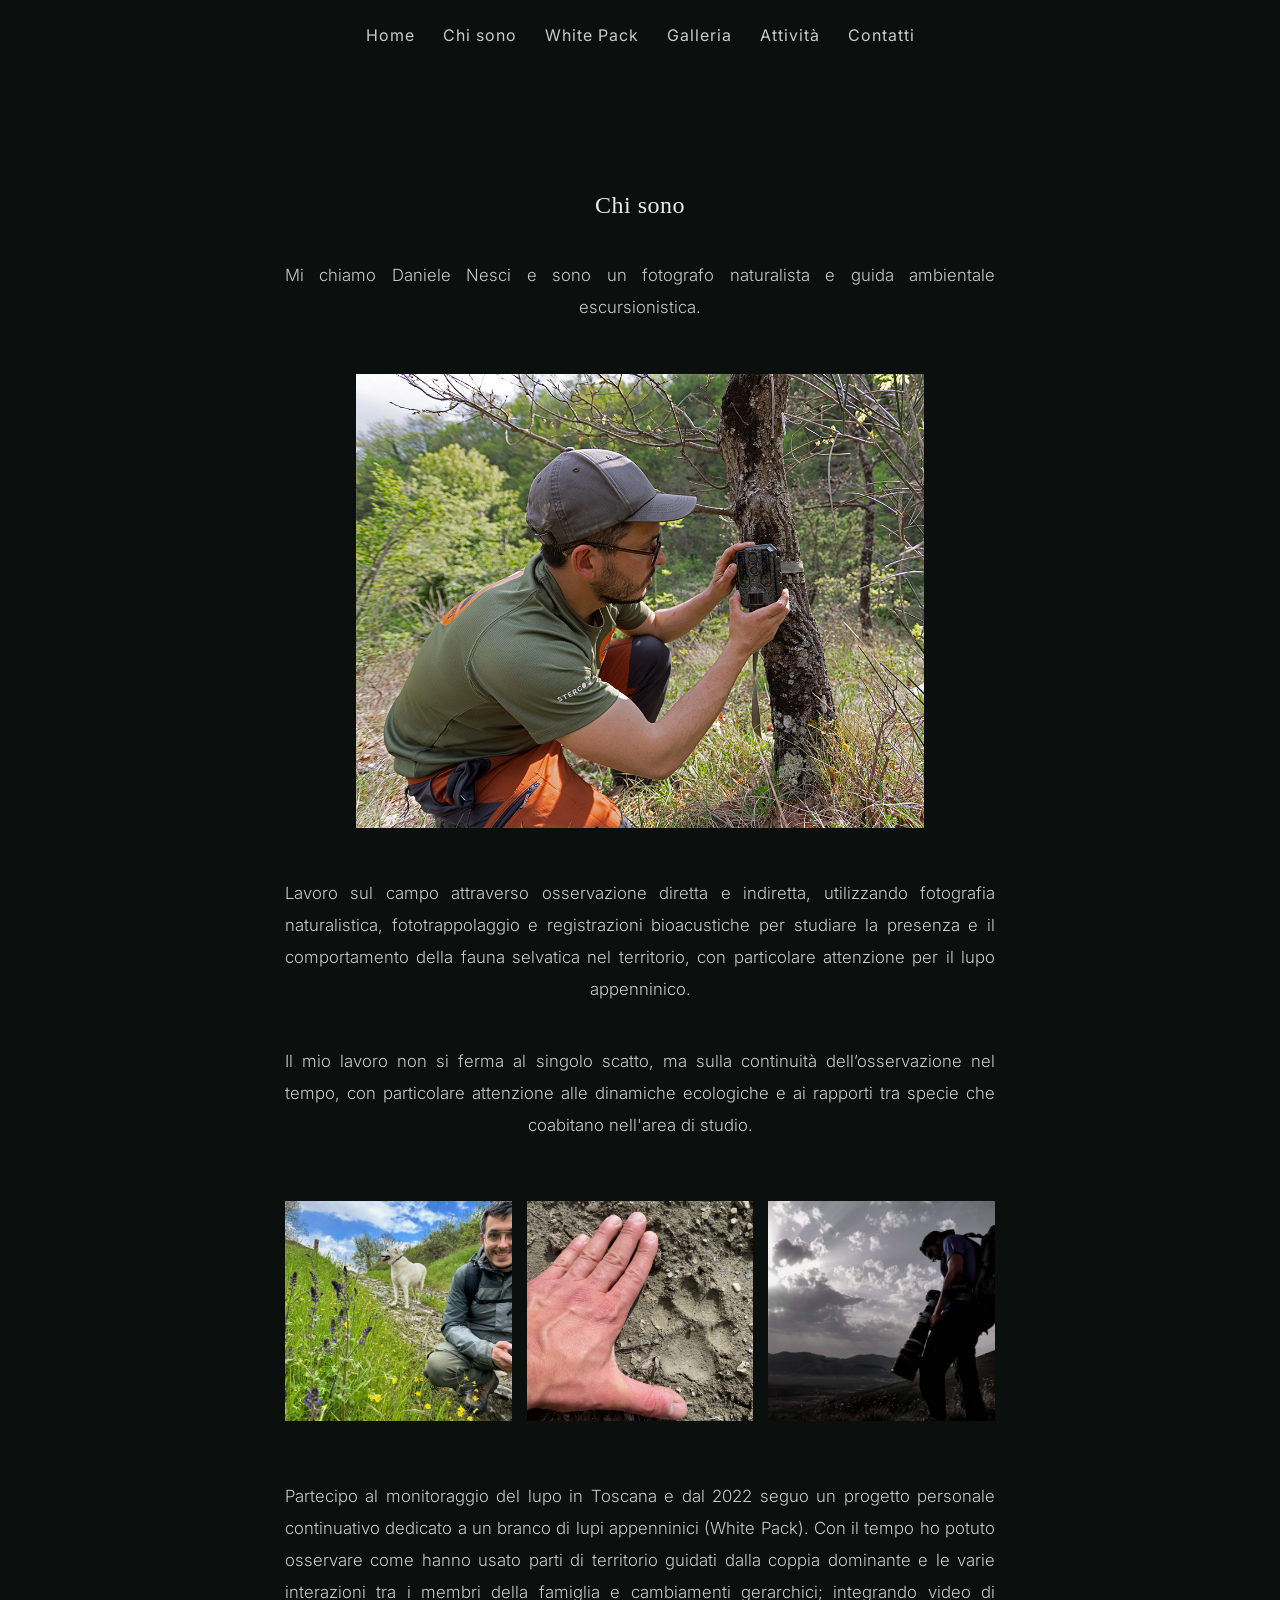
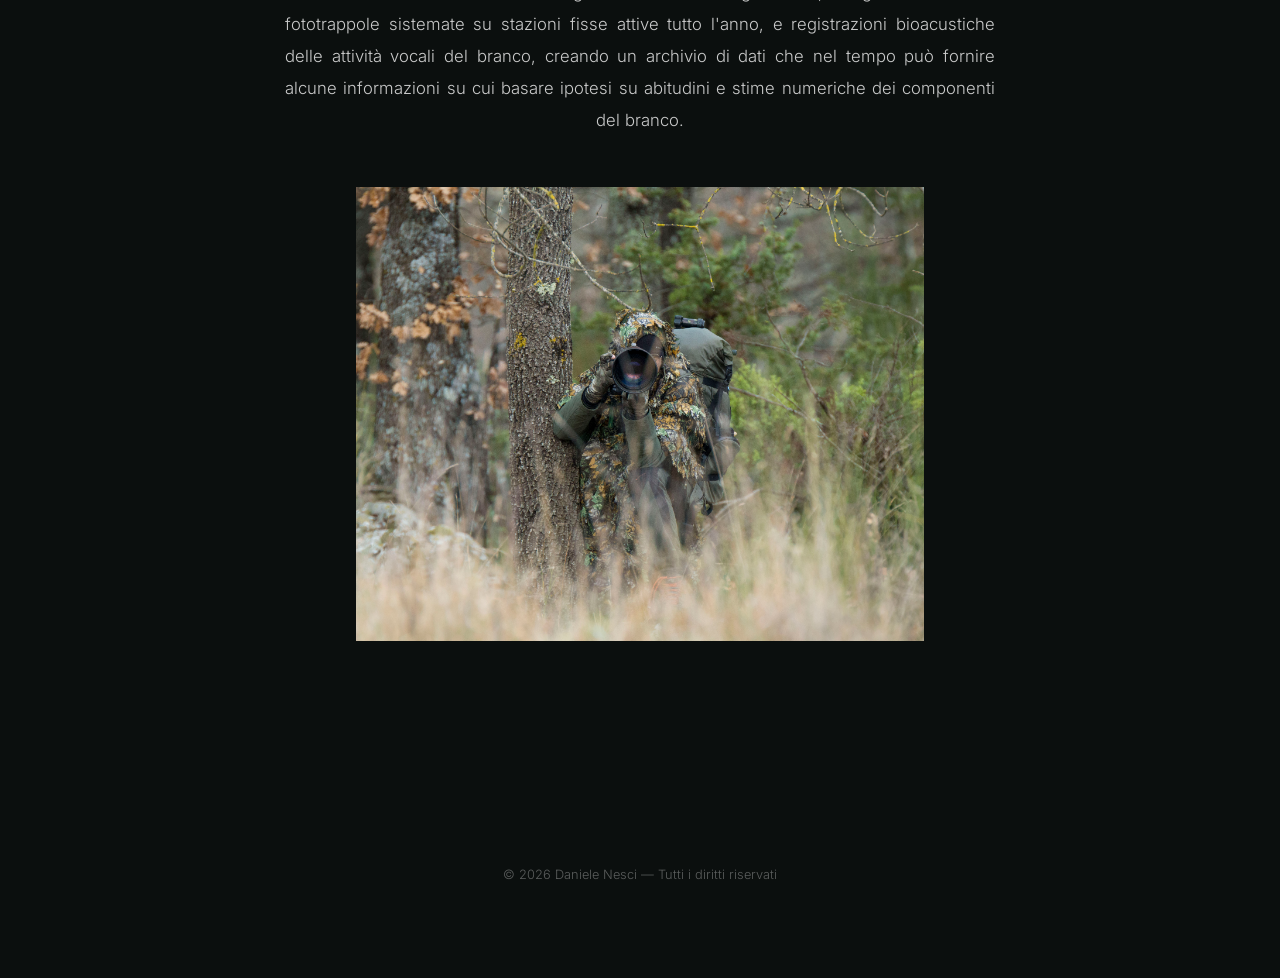
==== chi-sono.html @ abf86715 "mod" ====
<!DOCTYPE html>
<html lang="it">

<head>
  <meta charset="UTF-8">
  <title>Chi sono | Branco Bianco</title>
  <link rel="stylesheet" href="style.css">
  <link rel="preconnect" href="https://fonts.googleapis.com">
<link rel="preconnect" href="https://fonts.gstatic.com" crossorigin>
<link href="https://fonts.googleapis.com/css2?family=Inter:wght@300;400;500;600&display=swap" rel="stylesheet">
</head>

<body>


   <nav class="main-nav">
  <a href="index.html">Home</a>
  <a href="chi-sono.html">Chi sono</a>
  <a href="progetto.html">White Pack</a>
  <a href="galleria.html">Galleria</a>
  <a href="escursioni.html">Attività</a>
  <a href="contatti.html">Contatti</a>
</nav>


<section class="bio">

<div class="bio-text">

  <h1>Chi sono</h1>

  <p>
    Mi chiamo Daniele Nesci e sono un fotografo naturalista e guida ambientale escursionistica.
  </p>

<img class="bio-image" src="assets/images/me.jpg" alt="">


</header>

  <div class="bio-text">
    <p>
      Lavoro sul campo attraverso osservazione diretta e indiretta,
      utilizzando fotografia naturalistica, fototrappolaggio e registrazioni bioacustiche
      per studiare la presenza e il comportamento della fauna selvatica nel territorio, con particolare attenzione per il lupo appenninico.
    </p>
</div>


<div class="bio-text">
     
     <p>
      Il mio lavoro non si ferma al singolo scatto, ma sulla continuità dell’osservazione nel tempo,
      con particolare attenzione alle dinamiche ecologiche e ai rapporti tra specie che coabitano nell'area di studio.
    </p>

<div class="bio-strip">

  <img src="assets/images/bio1.jpg" alt="">
  <img src="assets/images/bio2.jpg" alt="">
  <img src="assets/images/bio.jpg" alt="">

</div>

</div>

<div class="bio-text">
    <p>
      Partecipo al monitoraggio del lupo in Toscana e dal 2022 seguo un progetto personale continuativo dedicato a un branco di lupi appenninici (White Pack).
      Con il tempo ho potuto osservare come hanno usato parti di territorio guidati dalla coppia dominante e le varie interazioni 
      tra i membri della famiglia e cambiamenti gerarchici; integrando video di fototrappole sistemate su stazioni fisse attive tutto l'anno, e registrazioni bioacustiche delle attività vocali del branco,
       creando un archivio di dati che nel tempo può fornire alcune informazioni su cui basare ipotesi su abitudini e stime numeriche dei componenti del branco.
    </p>
  </div>

    <img class="bio-image" src="assets/images/bio3.jpg" alt="">
 

</section>

<footer>
  <p>© 2026 Daniele Nesci — Tutti i diritti riservati</p>
</footer>

</body>
</html>
---- style.css ----
/* =========================
   BASE
========================= */

* {
  box-sizing: border-box;
}

body {
  margin: 0;
  font-family: "Inter", sans-serif;
  background: #0b0f0e;
  color: #eaeaea;
  line-height: 1.7;
}

img {
  max-width: 100%;
  height: auto;
  display: block;
}

/* =========================
   TIPOGRAFIA
========================= */

h1, h2, h3 {
  font-family: "Playfair Display", serif;
  font-weight: 500;
  letter-spacing: 0.5px;
  line-height: 1.2;
}

p {
  font-weight: 300;
  opacity: 0.88;
}

/* =========================
   HERO VIDEO
========================= */

.hero-global {
  position: relative;
  height: 100vh;
  overflow: hidden;
}

.hero-global video {
  position: absolute;
  inset: 0;
  width: 100%;
  height: 100%;
  object-fit: cover;
  z-index: 0;
}

.overlay {
  position: absolute;
  inset: 0;
  background: rgba(0,0,0,0.45);
  z-index: 1;
  pointer-events: none;
}

/* =========================
   HERO CONTENT
========================= */

.hero-global .content {
  position: absolute;
  top: 13%;
  right: 8%;
  z-index: 2;

  display: flex;
  flex-direction: column;
  align-items: flex-end;
  gap: 6px;

  text-align: right;
  color: white;
  max-width: 600px;
}

/* titolo */
.hero-global .content h1 {
  margin: 0;
  font-size: clamp(2.5rem, 4vw, 4.5rem);
  line-height: 1.1;
  white-space: nowrap;
}

/* sottotitolo */
.hero-global .content p {
  margin: 0;
  font-size: 1.1rem;
  letter-spacing: 2px;
  text-transform: uppercase;
  opacity: 0.85;
}

/* NAV DENTRO FLUSSO (IMPORTANTISSIMO) */
.hero-nav {
  display: flex;
  flex-direction: column;
  gap: 10px;

  
  margin-top: 18px;
  align-items: flex-end;
  padding: 0;
}

.main-nav a,
.hero-nav a {
  font-family: "Inter", sans-serif;
  color: #fff;
  text-decoration: none;
  font-size: 1.05rem;
  letter-spacing: 1px;
  opacity: 0.9;
} 

.hero-nav a:hover {
  opacity: 1;
}

/* =========================
   SOCIAL HERO
========================= */

.hero-social {
  position: absolute;
  top: 3%;
  right: 8%;
  z-index: 3;

  display: flex;
  gap: 16px;
}

.hero-social a {
  opacity: 0.8;
  transition: opacity 0.3s ease;
}

.hero-social a:hover {
  opacity: 1;
}

.hero-social svg {
  width: 22px;
  height: 22px;
  fill: white;
}

/* =========================
   SEZIONI
========================= */

.section {
  padding: 80px;
}

.section.dark {
  background: #111;
}

/* =========================
   CHAPTER HOME
========================= */

.chapter {
  position: relative;
  min-height: 100vh;
  overflow: hidden;
  display: flex;
  align-items: center;
}

.media {
  width: 100%;
  height: 100vh;
  object-fit: cover;
  filter: brightness(0.72);
}

.chapter-text {
  position: absolute;
  left: 10%;
  bottom: 10%;
  max-width: 600px;
  color: white;
}

.chapter-text h2 {
  font-size: 3.5rem;
  margin-bottom: 20px;
}

.chapter-text p {
  margin-bottom: 25px;
}

.chapter-text a {
  color: white;
  text-decoration: none;
  border-bottom: 1px solid rgba(255,255,255,0.4);
  padding-bottom: 4px;
}

/* =========================
   PHOTO / EPISODE BLOCK
========================= */

.photo-block,
.episode-block {
  display: flex;
  align-items: center;
  gap: 60px;
  padding: 80px 12%;
}

.photo-block.reverse,
.episode-block.reverse {
  flex-direction: row-reverse;
}

.photo-block img,
.episode-block img {
  width: 60%;
  object-fit: cover;
}

.photo-text,
.episode-block div {
  width: 40%;
}

/* =========================
   GALLERY
========================= */

.gallery {
  display: flex;
  flex-direction: column;
  gap: 40px;
}

.caption {
  opacity: 0.7;
  max-width: 700px;
}

/* =========================
   FOOTER
========================= */

footer {
  padding: 80px;
  text-align: center;
  opacity: 0.4;
  font-size: 0.8rem;
}

/* =========================
   RESPONSIVE
========================= */

@media (max-width: 900px) {

  .photo-block,
  .episode-block,
  .photo-block.reverse,
  .episode-block.reverse {
    flex-direction: column;
  }

  .photo-block img,
  .episode-block img,
  .photo-text,
  .episode-block div {
    width: 100%;
  }

  .hero-global .content {
    top: 10%;
    left: 6%;
    right: 6%;
    text-align: left;
  }

  .hero-nav {
    align-items: flex-start;
  }

  .hero-global .content h1 {
    white-space: normal;
  }
}

/* =========================
   MASONRY GALLERY
========================= */

.gallery-masonry {
  column-count: 3;
  column-gap: 18px;

  padding: 0 8% 120px;
}

.gallery-masonry img {
  width: 100%;
  margin-bottom: 18px;

  border-radius: 2px;

  break-inside: avoid;

  transition: transform 0.4s ease,
              opacity 0.4s ease;
}

.gallery-masonry img:hover {
  transform: scale(1.02);
}

/* TABLET */

@media (max-width: 1000px) {

  .gallery-masonry {
    column-count: 2;
  }

}

/* MOBILE */

@media (max-width: 700px) {

  .gallery-masonry {
    column-count: 1;
    padding: 0 5% 80px;
  }

}

/* LIGHTBOX */

.lightbox {
  position: fixed;
  inset: 0;
  background: rgba(0,0,0,0.92);
  display: none;
  align-items: center;
  justify-content: center;
  z-index: 9999;
}

.lightbox img {
  max-width: 90%;
  max-height: 90%;
}

.gallery-footer {
  padding: 60px 20px;
  text-align: center;
  opacity: 0.5;
  font-size: 0.85rem;
  letter-spacing: 1px;
}

/* =========================
   NAV PAGINE INTERNE
========================= */

.main-nav {
  display: flex;
  justify-content: center;
  align-items: center;

  gap: 28px;

  padding: 22px 8%;

  background: #0b0f0e;
}

.main-nav a {
  color: #eaeaea;
  text-decoration: none;

  font-size: 1rem;
  letter-spacing: 1px;

  opacity: 0.85;
  transition: opacity 0.3s ease;
}

.main-nav a:hover {
  opacity: 1;
}

.main-nav a:visited {
  color: #eaeaea;
}

/* pagina attiva */
.main-nav a.active {
  opacity: 1;
  border-bottom: 1px solid rgba(255,255,255,0.5);
}

/* =========================
   BIO BLOCK
========================= */

.bio {
  max-width: 750px;
  margin: 0 auto;
  padding: 80px 20px;
}

/* TITOLO CENTRATO */
.bio h1,
.bio h2 {
  text-align: center;
  margin-bottom: 40px;
}

/* TESTO CENTRATO COME BLOCCO */
.bio-text {
  text-align: center;
  margin: 40px 0;
}

/* PARAGRAFI GIUSTIFICATI DENTRO IL BLOCCO */
.bio-text p {
  text-align: justify;
  text-align-last: center; /* ultima riga centrata */
  line-height: 1.9;
  font-size: 1.05rem;
  opacity: 0.85;
}

/* IMMAGINI CENTRATE */
.bio-image {
  display: block;
  width: 80%;
  max-width: 600px;

  margin: 50px auto;
}

.bio-strip {
  display: flex;
  gap: 15px;

  justify-content: center;
  align-items: center;

  margin: 60px auto;
  max-width: 900px;
}

.bio-strip img {
  width: 33.3%;
  height: 220px;

  object-fit: cover;

  filter: contrast(1.05) brightness(0.95);

  transition: transform 0.3s ease;
}

.bio-strip img:hover {
  transform: scale(1.03);
}

@media (max-width: 900px) {
  .bio-strip {
    flex-direction: column;
  }

  .bio-strip img {
    width: 100%;
    height: auto;
  }
}
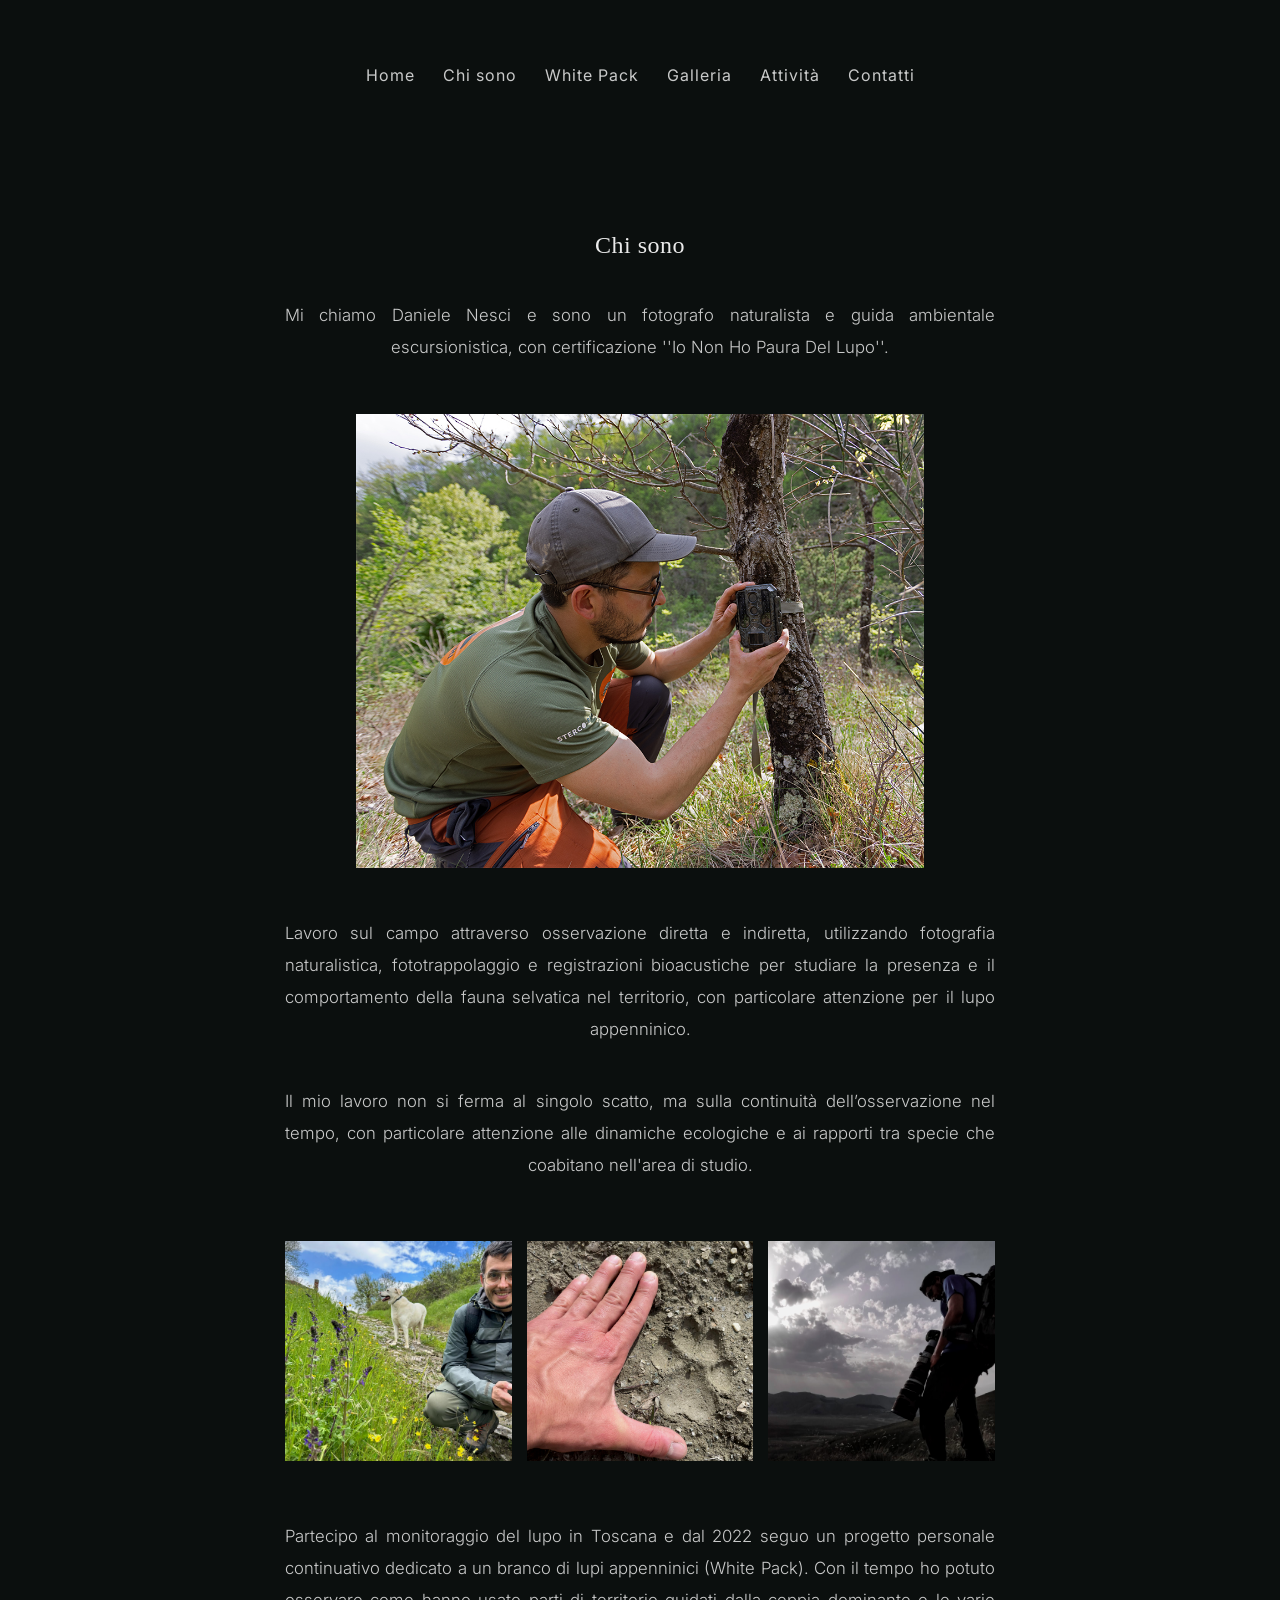
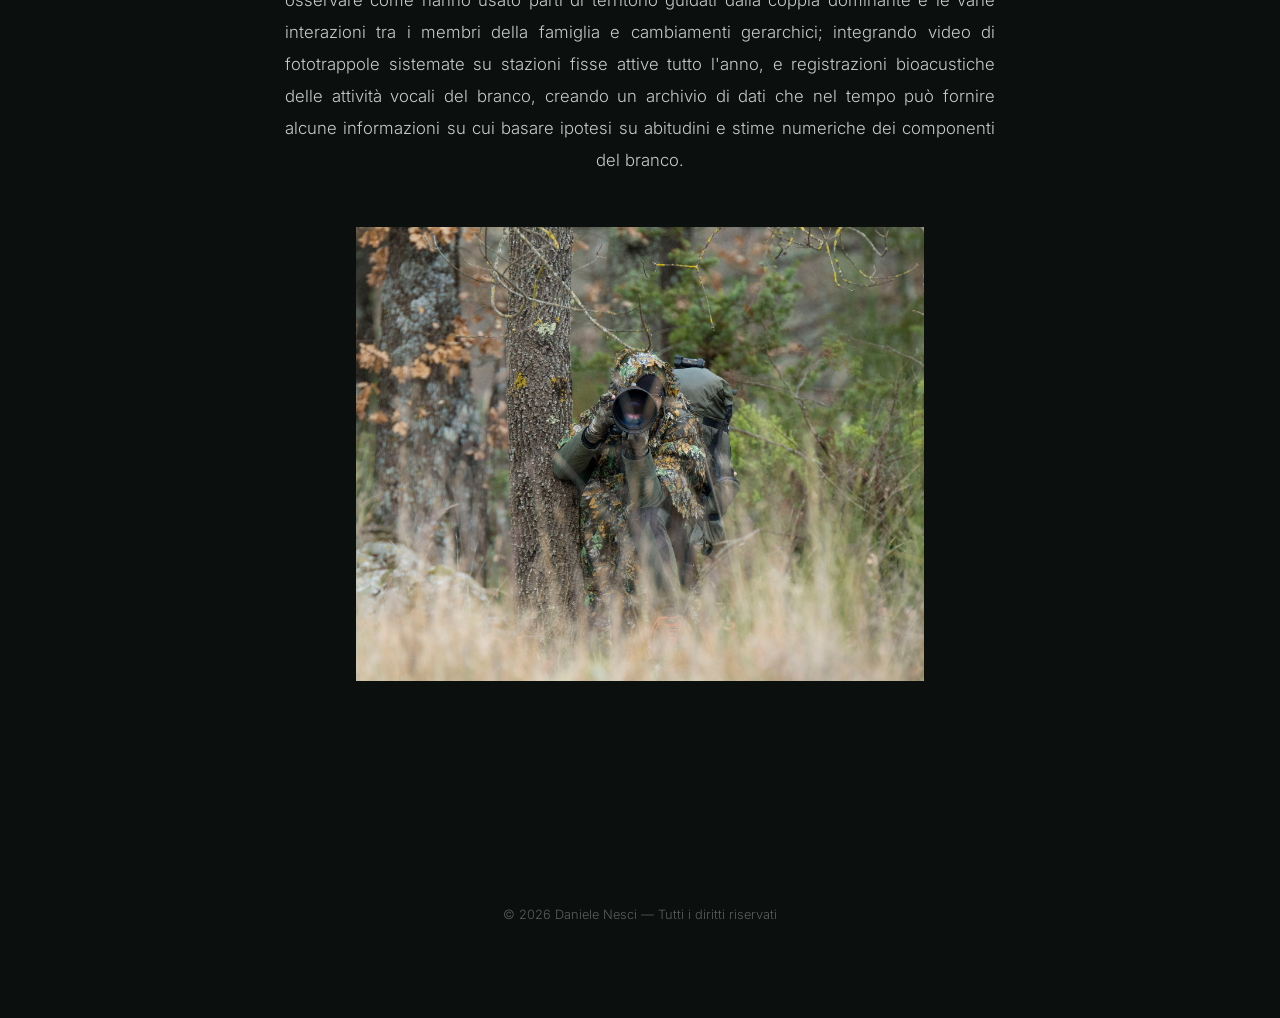
==== commit 8e224e5c: "Update chi-sono.html" ====
--- a/chi-sono.html
+++ b/chi-sono.html
@@ -30,7 +30,7 @@
   <h1>Chi sono</h1>
 
   <p>
-    Mi chiamo Daniele Nesci e sono un fotografo naturalista e guida ambientale escursionistica.
+    Mi chiamo Daniele Nesci e sono un fotografo naturalista e guida ambientale escursionistica, con certificazione ''Io Non Ho Paura Del Lupo''.
   </p>
 
 <img class="bio-image" src="assets/images/me.jpg" alt="">
--- a/style.css
+++ b/style.css
@@ -242,6 +242,7 @@
    GALLERY
 ========================= */
 
+
 .gallery {
   display: flex;
   flex-direction: column;
@@ -490,4 +491,386 @@
     width: 100%;
     height: auto;
   }
-}+}
+
+.activity-block {
+  display: flex;
+  gap: 60px;
+  align-items: flex-start;
+  padding: 90px 10%;
+}
+
+/* TESTO */
+.activity-text {
+  width: 45%;
+}
+
+/* GRIGLIA IMMAGINI */
+.activity-media-grid {
+  width: 55%;
+  display: grid;
+  grid-template-columns: repeat(2, 1fr);
+  gap: 12px;
+}
+
+.activity-media-grid img {
+  width: 100%;
+  height: 240px;
+  object-fit: cover;
+  transition: transform 0.3s ease;
+}
+
+.activity-media-grid img:hover {
+  transform: scale(1.03);
+}
+
+/* REVERSE */
+.activity-block.reverse {
+  flex-direction: row-reverse;
+}
+
+/* RESPONSIVE */
+@media (max-width: 900px) {
+  .activity-block,
+  .activity-block.reverse {
+    flex-direction: column;
+  }
+
+  .activity-text,
+  .activity-media-grid {
+    width: 100%;
+  }
+
+  .activity-media-grid {
+    grid-template-columns: 1fr;
+  }
+
+  .activity-media-grid img {
+    height: auto;
+  }
+}
+.section a {
+  color: inherit;
+  text-decoration: none;
+  border-bottom: 1px solid rgba(255,255,255,0.35);
+}
+
+.section a:visited {
+  color: inherit;
+}
+
+.section a:hover {
+  opacity: 0.8;
+  border-bottom-color: rgba(255,255,255,0.7);
+}
+
+/* HERO VIDEO PROGETTO */
+
+.project-hero {
+  position: relative;
+  height: 100vh;
+  width: 100%;
+  overflow: hidden;
+}
+
+.project-video {
+  position: absolute;
+  inset: 0;
+  width: 100%;
+  height: 100%;
+  object-fit: cover;
+}
+
+.project-overlay {
+  position: absolute;
+  inset: 0;
+  background: rgba(0,0,0,0.45);
+}
+
+.project-title {
+  position: absolute;
+  bottom: 12%;
+  left: 8%;
+  color: white;
+  max-width: 600px;
+}
+
+.project-title h1 {
+  font-size: 4rem;
+  margin: 0;
+}
+
+.project-title p {
+  opacity: 0.85;
+  letter-spacing: 2px;
+  text-transform: uppercase;
+}
+
+.project-section {
+  padding: 100px 10%;
+  max-width: 900px;
+  margin: auto;
+}
+
+.project-section h2 {
+  margin-bottom: 20px;
+}
+
+.project-section p {
+  line-height: 1.9;
+  opacity: 0.85;
+}
+
+.project-section.dark {
+  background: #0f1413;
+}
+
+.science-box{
+    max-width:900px;
+    margin:80px auto;
+    padding:40px;
+    border-left:4px solid #c9a96e;
+    background:#f5f5f5;
+}
+
+.project-divider{
+  max-width: 900px;
+  margin: 80px auto;
+  padding: 30px;
+  text-align: center;
+  border-top: 1px solid #2b2b2b;
+  border-bottom: 1px solid #2b2b2b;
+  color: #777;
+  font-size: 0.95rem;
+}
+
+.story-section{
+  max-width: 1100px;
+  margin: 100px auto;
+  padding: 0 20px;
+  display: grid;
+  grid-template-columns: 1fr 1fr;
+  gap: 50px;
+  align-items: center;
+}
+
+.story-text h2{
+  font-size: 2rem;
+  margin-bottom: 20px;
+}
+
+.story-text p{
+  line-height: 1.8;
+  color: #444;
+}
+
+.story-media img{
+  width: 100%;
+  display: block;
+  border-radius: 12px;
+}
+
+.science-box{
+  max-width: 900px;
+  margin: 80px auto;
+  padding: 30px;
+  background: #f5f5f5;
+  border-left: 4px solid #c9a96e;
+  border-radius: 6px;
+}
+
+@media (max-width: 800px){
+  .story-section{
+    grid-template-columns: 1fr;
+  }
+}
+
+.gallery-scroll{
+  display: flex;
+  gap: 16px;
+  overflow-x: auto;
+  scroll-snap-type: x mandatory;
+  padding-bottom: 10px;
+}
+
+/* ogni immagine */
+.gallery-scroll img{
+  flex: 0 0 auto;
+  width: 100%;
+  max-width: 420px;
+  border-radius: 12px;
+  scroll-snap-align: start;
+}
+
+/* migliora lo scroll su mobile */
+.gallery-scroll{
+  -webkit-overflow-scrolling: touch;
+}
+
+/* opzionale: nasconde la barra (ma mantiene scroll) */
+.gallery-scroll::-webkit-scrollbar{
+  height: 6px;
+}
+
+.gallery-scroll::-webkit-scrollbar-thumb{
+  background: #444;
+  border-radius: 10px;
+}
+
+.gallery-scroll img:hover{
+  transform: scale(1.02);
+  transition: 0.3s ease;
+}
+
+.site-banner{
+  position: fixed;
+  top: 0;
+  left: 0;
+  width: 100%;
+  background: #c9a96e;
+  color: #111;
+  text-align: center;
+  padding: 10px 16px;
+  font-size: 0.9rem;
+  letter-spacing: 1px;
+  z-index: 9999;
+}
+
+body{
+  padding-top: 40px;
+}
+
+.project-index{
+  max-width: 900px;
+  margin: 60px auto;
+  text-align: center;
+}
+
+.project-index h3{
+  margin-bottom: 20px;
+  font-size: 1.2rem;
+  letter-spacing: 1px;
+}
+
+.project-index ul{
+  list-style: none;
+  padding: 0;
+  display: flex;
+  flex-wrap: wrap;
+  gap: 15px;
+  justify-content: center;
+}
+
+.project-index a{
+  display: inline-block;
+  padding: 8px 14px;
+  border: 1px solid #333;
+  border-radius: 20px;
+  text-decoration: none;
+  color: #222;
+  transition: 0.3s ease;
+  font-size: 0.9rem;
+}
+
+.project-index a:hover{
+  background: #111;
+  color: #fff;
+}
+
+html{
+  scroll-behavior: smooth;
+}
+
+.project-section,
+.story-section,
+.project-divider,
+.science-box,
+.project-index{
+  max-width: 1200px;
+  margin-left: auto;
+  margin-right: auto;
+}
+
+.project-image {
+  margin: 40px 0;
+}
+
+.project-image img {
+  width: 100%;
+  display: block;
+}
+
+.project-image figcaption {
+  font-size: 0.9rem;
+  opacity: 0.7;
+  margin-top: 8px;
+  text-align: center;
+  letter-spacing: 0.5px;
+}
+
+.project-thumb-gallery {
+  display: flex;
+  gap: 14px;
+
+  overflow-x: auto;
+  margin-top: 25px;
+  padding-bottom: 10px;
+}
+
+.project-thumb-gallery figure {
+  flex: 0 0 auto;
+  width: 180px;
+}
+
+.project-thumb-gallery img {
+  max-height: 140px;
+  width: auto;
+  display: block;
+  cursor: pointer;
+  transition: transform 0.3s ease;
+}
+
+.project-thumb-gallery img:hover {
+  transform: scale(1.10);
+}
+
+.project-thumb-gallery img:hover {
+  transform: scale(1.05);
+}
+
+.project-thumb-gallery figcaption {
+  font-size: 0.75rem;
+  margin-top: 6px;
+  opacity: 0.7;
+  text-align: center;
+}
+
+.lightbox {
+  position: fixed;
+  inset: 0;
+  background: rgba(0,0,0,0.92);
+  display: none;
+
+  align-items: center;
+  justify-content: center;
+
+  z-index: 9999;
+}
+
+.lightbox-content {
+  text-align: center;
+  max-width: 90%;
+}
+
+.lightbox img {
+  max-width: 90vw;
+  max-height: 80vh;
+}
+
+.lightbox p {
+  margin-top: 10px;
+  color: white;
+  font-size: 0.9rem;
+  opacity: 0.8;
+  letter-spacing: 0.5px;
+}
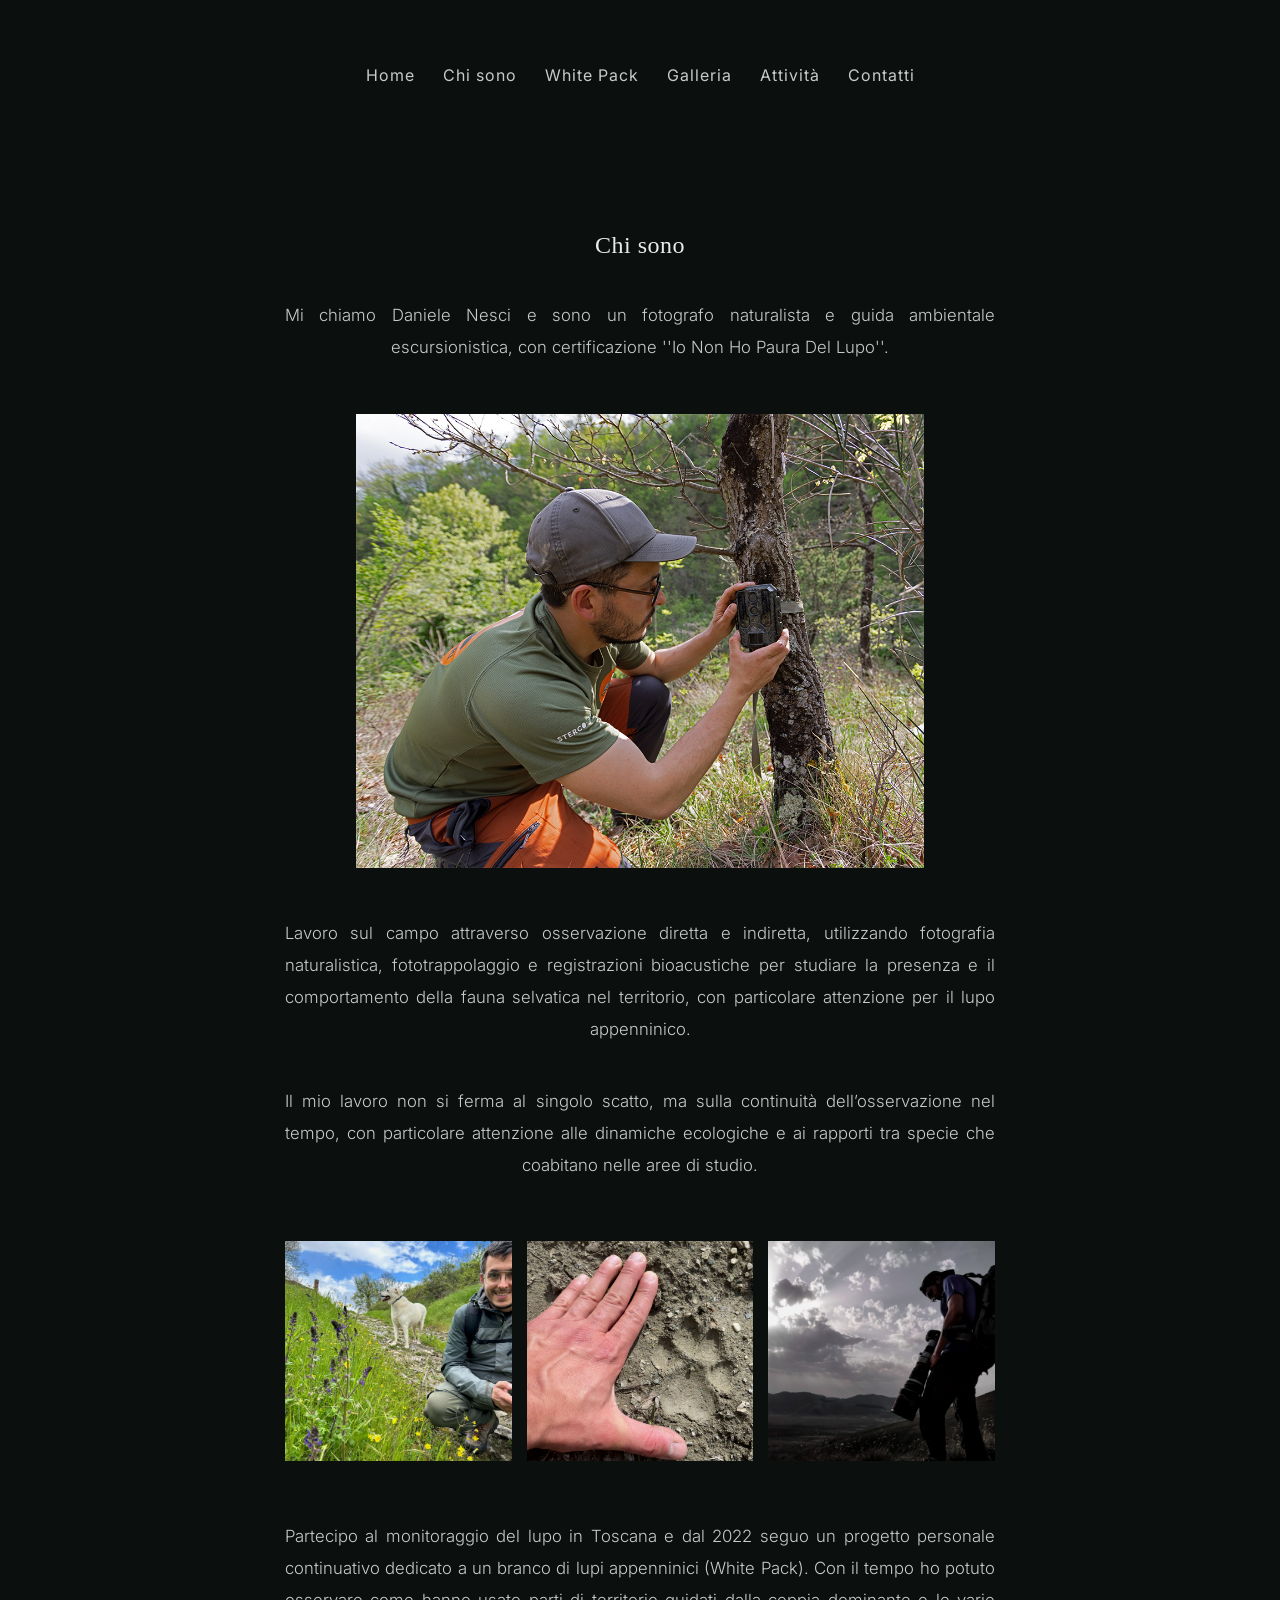
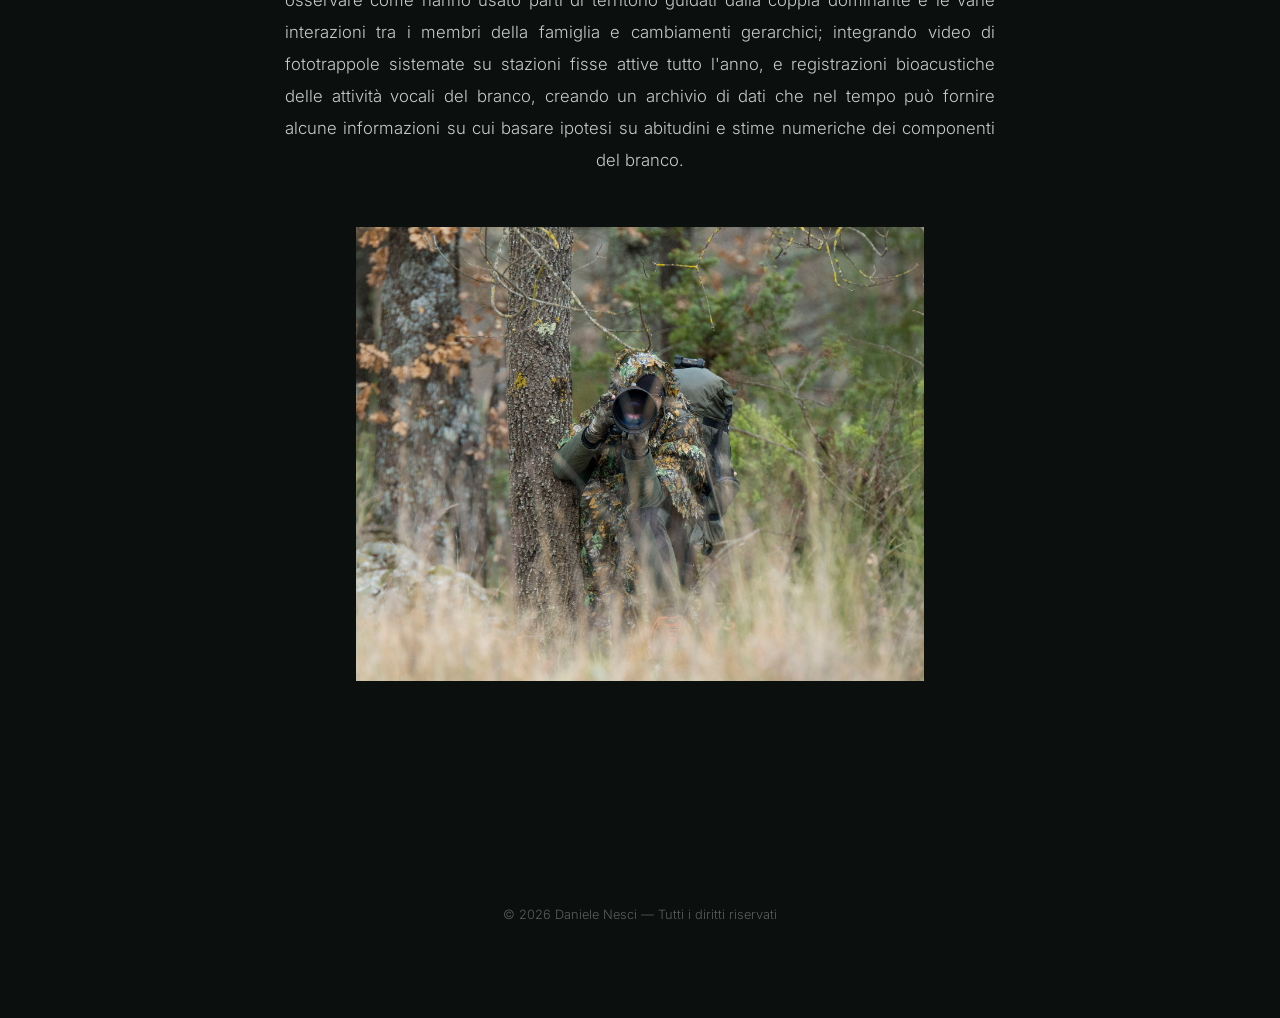
==== commit 56221819: "Update chi-sono.html" ====
--- a/chi-sono.html
+++ b/chi-sono.html
@@ -51,7 +51,7 @@
      
      <p>
       Il mio lavoro non si ferma al singolo scatto, ma sulla continuità dell’osservazione nel tempo,
-      con particolare attenzione alle dinamiche ecologiche e ai rapporti tra specie che coabitano nell'area di studio.
+      con particolare attenzione alle dinamiche ecologiche e ai rapporti tra specie che coabitano nelle aree di studio.
     </p>
 
 <div class="bio-strip">
--- a/style.css
+++ b/style.css
@@ -44,6 +44,7 @@
   position: relative;
   height: 100vh;
   overflow: hidden;
+  margin-bottom: 120px;
 }
 
 .hero-global video {
@@ -175,34 +176,110 @@
   position: relative;
   min-height: 100vh;
   overflow: hidden;
-  display: flex;
-  align-items: center;
-}
-
+
+  display: flex;
+  align-items: flex-end;
+
+  justify-content: flex-start;
+
+  margin-bottom: 140px;
+  border-top: 1px solid rgba(255,255,255,0.06);
+
+  padding: 80px 10%;
+
+  /* sicurezza layering */
+  z-index: 0;
+}
+
+/* overlay */
+.chapter::before {
+  content: "";
+  position: absolute;
+  inset: 0;
+
+background: linear-gradient(
+  to top,
+  rgba(0,0,0,0) 60%,
+  rgba(0,0,0,0) 0%
+);
+
+  z-index: 1;
+  pointer-events: none;
+}
+
+/* contenuto sopra overlay */
+.chapter-text {
+  position: relative;
+  z-index: 2;
+  
+  max-width: 720px;
+  color: white;
+
+  padding-left: 60px; /* 👉 QUESTO è il vero fix */
+  padding-bottom: 30px; /* 👉 spazio per il link */
+}
+
+/* banda dietro il testo */
+
+.chapter-text::before {
+  content: "";
+  position: absolute;
+  
+  left: 0;
+  top: -25px;
+  bottom: -25px;
+
+  width: 120%;
+
+  background: linear-gradient(
+    to right,
+    rgba(0,0,0,0.80) 0%,
+    rgba(0,0,0,0.60) 50%,
+    rgba(0,0,0,0) 100%
+  );
+
+  z-index: -1;
+  border-radius: 6px;
+}
+
+
+
+/* IMMAGINE */
 .media {
-  width: 100%;
-  height: 100vh;
+  position: absolute;
+  inset: 0;
+
+  width: 100%;
+  height: 100%;
+
   object-fit: cover;
-  filter: brightness(0.72);
-}
-
-.chapter-text {
-  position: absolute;
-  left: 10%;
-  bottom: 10%;
-  max-width: 600px;
-  color: white;
-}
-
+
+  transform: scale(1.02);
+  filter: none;
+
+  z-index: 0;
+}
+
+/* TITOLI */
 .chapter-text h2 {
-  font-size: 3.5rem;
-  margin-bottom: 20px;
-}
-
+  font-size: clamp(4.5rem, 8vw, 6.5rem);
+  margin: 0 0 10px 0;
+  letter-spacing: 1px;
+
+  text-shadow: 0 10px 30px rgba(0,0,0,0.35);
+}
+
+/* TESTO */
 .chapter-text p {
-  margin-bottom: 25px;
-}
-
+  font-size: 1.25rem;
+  line-height: 1.9;
+  opacity: 0.88;
+
+  max-width: 560px;
+  margin: 0 0 18px 0;
+}
+
+/* LINK */
 .chapter-text a {
   color: white;
   text-decoration: none;
@@ -287,13 +364,14 @@
 
   .hero-global .content {
     top: 10%;
-    left: 6%;
+    left: auto;
     right: 6%;
-    text-align: left;
+    text-align: right;
+    align-items: flex-end;
   }
 
   .hero-nav {
-    align-items: flex-start;
+    align-items: flex-end;
   }
 
   .hero-global .content h1 {
@@ -306,26 +384,32 @@
 ========================= */
 
 .gallery-masonry {
-  column-count: 3;
-  column-gap: 18px;
-
-  padding: 0 8% 120px;
-}
-
-.gallery-masonry img {
-  width: 100%;
-  margin-bottom: 18px;
+  padding: 70px 6% 120px;
+  max-width: 1400px;
+  margin: 0 auto;
+}
+
+/* layout più pulito e controllato */
+.gallery-img {
+  width: 100%;
+  display: block;
+
+  margin-bottom: 80px;
 
   border-radius: 2px;
-
-  break-inside: avoid;
-
-  transition: transform 0.4s ease,
-              opacity 0.4s ease;
-}
-
-.gallery-masonry img:hover {
+  cursor: pointer;
+
+  transition: transform 0.35s ease, opacity 0.35s ease;
+}
+
+/* focus su poche immagini alla volta */
+.gallery-img:hover {
   transform: scale(1.02);
+}
+
+/* ritmo visivo minimo (non invadente) */
+.gallery-img:nth-child(4n) {
+  margin-bottom: 60px;
 }
 
 /* TABLET */
@@ -340,11 +424,9 @@
 
 /* MOBILE */
 
-@media (max-width: 700px) {
-
+@media (max-width: 900px) {
   .gallery-masonry {
-    column-count: 1;
-    padding: 0 5% 80px;
+    padding: 50px 5% 90px;
   }
 
 }
@@ -625,14 +707,6 @@
   background: #0f1413;
 }
 
-.science-box{
-    max-width:900px;
-    margin:80px auto;
-    padding:40px;
-    border-left:4px solid #c9a96e;
-    background:#f5f5f5;
-}
-
 .project-divider{
   max-width: 900px;
   margin: 80px auto;
@@ -685,55 +759,34 @@
   }
 }
 
-.gallery-scroll{
-  display: flex;
-  gap: 16px;
-  overflow-x: auto;
-  scroll-snap-type: x mandatory;
-  padding-bottom: 10px;
-}
-
-/* ogni immagine */
-.gallery-scroll img{
-  flex: 0 0 auto;
-  width: 100%;
-  max-width: 420px;
-  border-radius: 12px;
-  scroll-snap-align: start;
-}
-
-/* migliora lo scroll su mobile */
-.gallery-scroll{
-  -webkit-overflow-scrolling: touch;
-}
-
-/* opzionale: nasconde la barra (ma mantiene scroll) */
-.gallery-scroll::-webkit-scrollbar{
-  height: 6px;
-}
-
-.gallery-scroll::-webkit-scrollbar-thumb{
-  background: #444;
-  border-radius: 10px;
-}
-
-.gallery-scroll img:hover{
-  transform: scale(1.02);
-  transition: 0.3s ease;
-}
-
-.site-banner{
-  position: fixed;
-  top: 0;
-  left: 0;
-  width: 100%;
-  background: #c9a96e;
-  color: #111;
-  text-align: center;
-  padding: 10px 16px;
-  font-size: 0.9rem;
-  letter-spacing: 1px;
-  z-index: 9999;
+.gallery-scroll {
+  display: grid;
+  grid-template-columns: repeat(auto-fit, minmax(180px, 1fr));
+  gap: 14px;
+
+  width: 100%;
+  overflow: hidden;
+}
+
+/* immagini */
+.gallery-scroll img {
+  width: 100%;
+  height: 150px;
+
+  object-fit: cover;
+  display: block;
+
+  cursor: pointer;
+  transition: transform 0.25s ease;
+}
+
+.gallery-scroll img:hover {
+  transform: scale(1.03);
+}
+
+.site-banner {
+  width: 100%;
+  text-align: center;
 }
 
 body{
@@ -809,12 +862,11 @@
 }
 
 .project-thumb-gallery {
-  display: flex;
+  display: grid;
+  grid-template-columns: repeat(auto-fit, minmax(180px, 1fr));
   gap: 14px;
 
-  overflow-x: auto;
   margin-top: 25px;
-  padding-bottom: 10px;
 }
 
 .project-thumb-gallery figure {
@@ -823,15 +875,14 @@
 }
 
 .project-thumb-gallery img {
-  max-height: 140px;
-  width: auto;
+  width: 100%;
+  height: 160px;
+
+  object-fit: cover;
   display: block;
+
   cursor: pointer;
-  transition: transform 0.3s ease;
-}
-
-.project-thumb-gallery img:hover {
-  transform: scale(1.10);
+  transition: transform 0.25s ease;
 }
 
 .project-thumb-gallery img:hover {
@@ -843,18 +894,6 @@
   margin-top: 6px;
   opacity: 0.7;
   text-align: center;
-}
-
-.lightbox {
-  position: fixed;
-  inset: 0;
-  background: rgba(0,0,0,0.92);
-  display: none;
-
-  align-items: center;
-  justify-content: center;
-
-  z-index: 9999;
 }
 
 .lightbox-content {
@@ -874,3 +913,35 @@
   opacity: 0.8;
   letter-spacing: 0.5px;
 }
+
+.bianca-story {
+  max-width: 900px;
+  margin: 80px auto;
+  padding: 0 20px;
+
+  display: flex;
+  flex-direction: column;
+  gap: 90px;
+}
+
+.bianca-shot img {
+  width: 100%;
+  height: auto;
+  display: block;
+}
+
+.bianca-shot figcaption {
+  margin-top: 12px;
+  font-size: 0.9rem;
+  opacity: 0.7;
+  text-align: center;
+}
+
+@media (max-width: 900px) {
+
+  .chapter-text h2 {
+    font-size: clamp(2.8rem, 12vw, 4rem);
+    line-height: 1;
+  }
+
+}
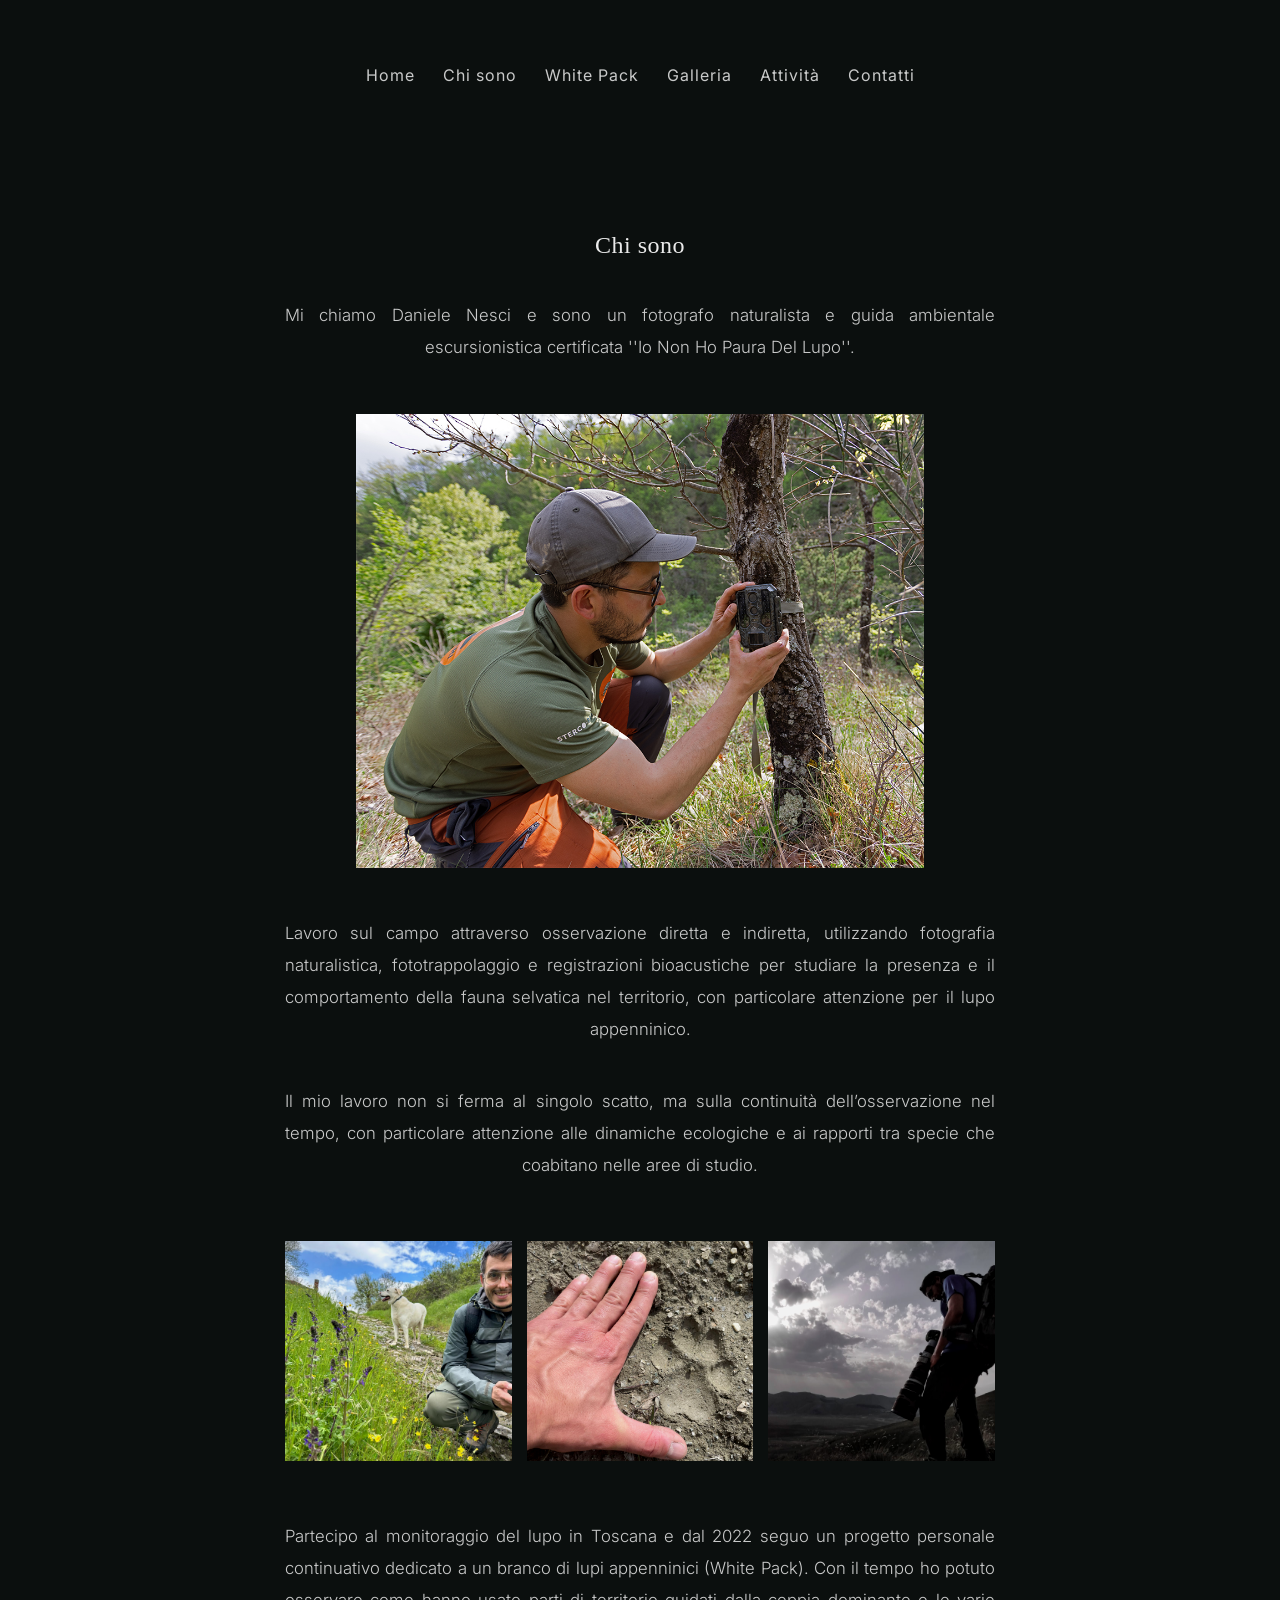
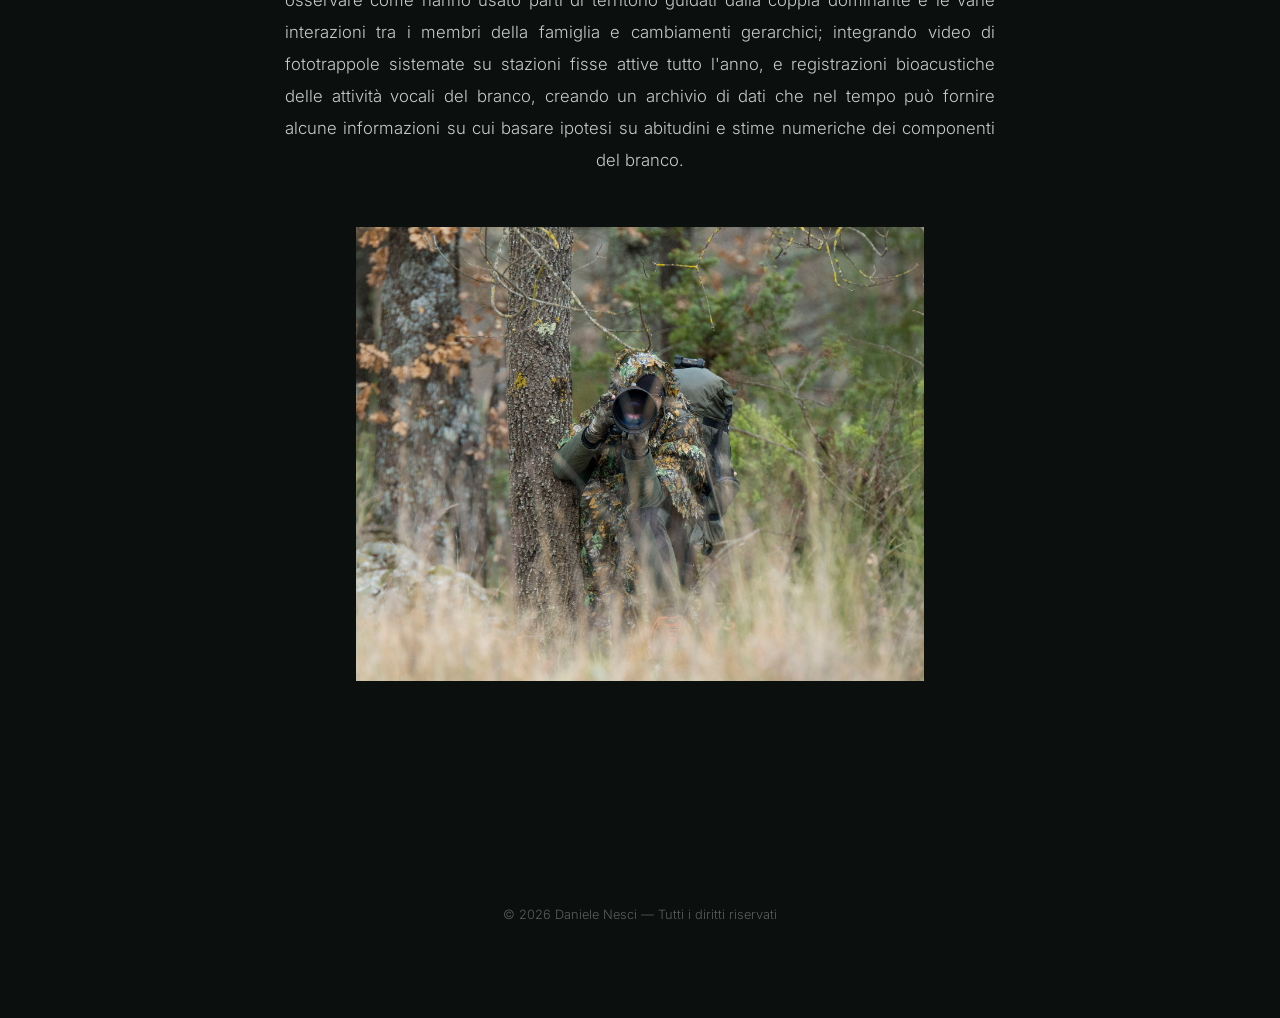
==== commit f404585b: "Update chi-sono.html" ====
--- a/chi-sono.html
+++ b/chi-sono.html
@@ -30,7 +30,7 @@
   <h1>Chi sono</h1>
 
   <p>
-    Mi chiamo Daniele Nesci e sono un fotografo naturalista e guida ambientale escursionistica, con certificazione ''Io Non Ho Paura Del Lupo''.
+    Mi chiamo Daniele Nesci e sono un fotografo naturalista e guida ambientale escursionistica certificata ''Io Non Ho Paura Del Lupo''.
   </p>
 
 <img class="bio-image" src="assets/images/me.jpg" alt="">
--- a/style.css
+++ b/style.css
@@ -380,36 +380,59 @@
 }
 
 /* =========================
-   MASONRY GALLERY
-========================= */
-
-.gallery-masonry {
-  padding: 70px 6% 120px;
-  max-width: 1400px;
-  margin: 0 auto;
-}
-
-/* layout più pulito e controllato */
-.gallery-img {
-  width: 100%;
-  display: block;
-
-  margin-bottom: 80px;
-
-  border-radius: 2px;
-  cursor: pointer;
-
-  transition: transform 0.35s ease, opacity 0.35s ease;
-}
-
-/* focus su poche immagini alla volta */
-.gallery-img:hover {
-  transform: scale(1.02);
-}
-
-/* ritmo visivo minimo (non invadente) */
-.gallery-img:nth-child(4n) {
-  margin-bottom: 60px;
+   GALLERY
+========================= */
+
+.gallery-grid{
+    max-width: 1500px;
+    margin: 80px auto;
+    padding: 0 4%;
+
+    display: grid;
+    grid-template-columns: repeat(4,1fr);
+    grid-auto-rows: 220px;
+    gap: 18px;
+}
+
+.gallery-img{
+    width:100%;
+    height:100%;
+    object-fit:cover;
+    cursor:pointer;
+    transition:transform .35s ease;
+}
+
+.gallery-img:hover{
+    transform:scale(1.02);
+}
+
+.gallery-img.large{
+    grid-column:span 2;
+    grid-row:span 2;
+}
+
+.gallery-img.wide{
+    grid-column:span 2;
+}
+
+.gallery-img.tall{
+    grid-row:span 2;
+}
+
+@media(max-width:900px){
+
+.gallery-grid{
+    grid-template-columns:repeat(2,1fr);
+    grid-auto-rows:180px;
+}
+
+.gallery-img.large,
+.gallery-img.wide,
+.gallery-img.tall{
+    grid-column:span 1;
+    grid-row:span 1;
+}
+
 }
 
 /* TABLET */
@@ -944,4 +967,38 @@
     line-height: 1;
   }
 
+}
+
+.lightbox-prev,
+.lightbox-next{
+
+    position:absolute;
+    top:50%;
+    transform:translateY(-50%);
+
+    background:none;
+    border:none;
+
+    color:white;
+    font-size:4rem;
+
+    cursor:pointer;
+
+    opacity:.45;
+    transition:.25s;
+
+    user-select:none;
+}
+
+.lightbox-prev:hover,
+.lightbox-next:hover{
+    opacity:1;
+}
+
+.lightbox-prev{
+    left:40px;
+}
+
+.lightbox-next{
+    right:40px;
 }
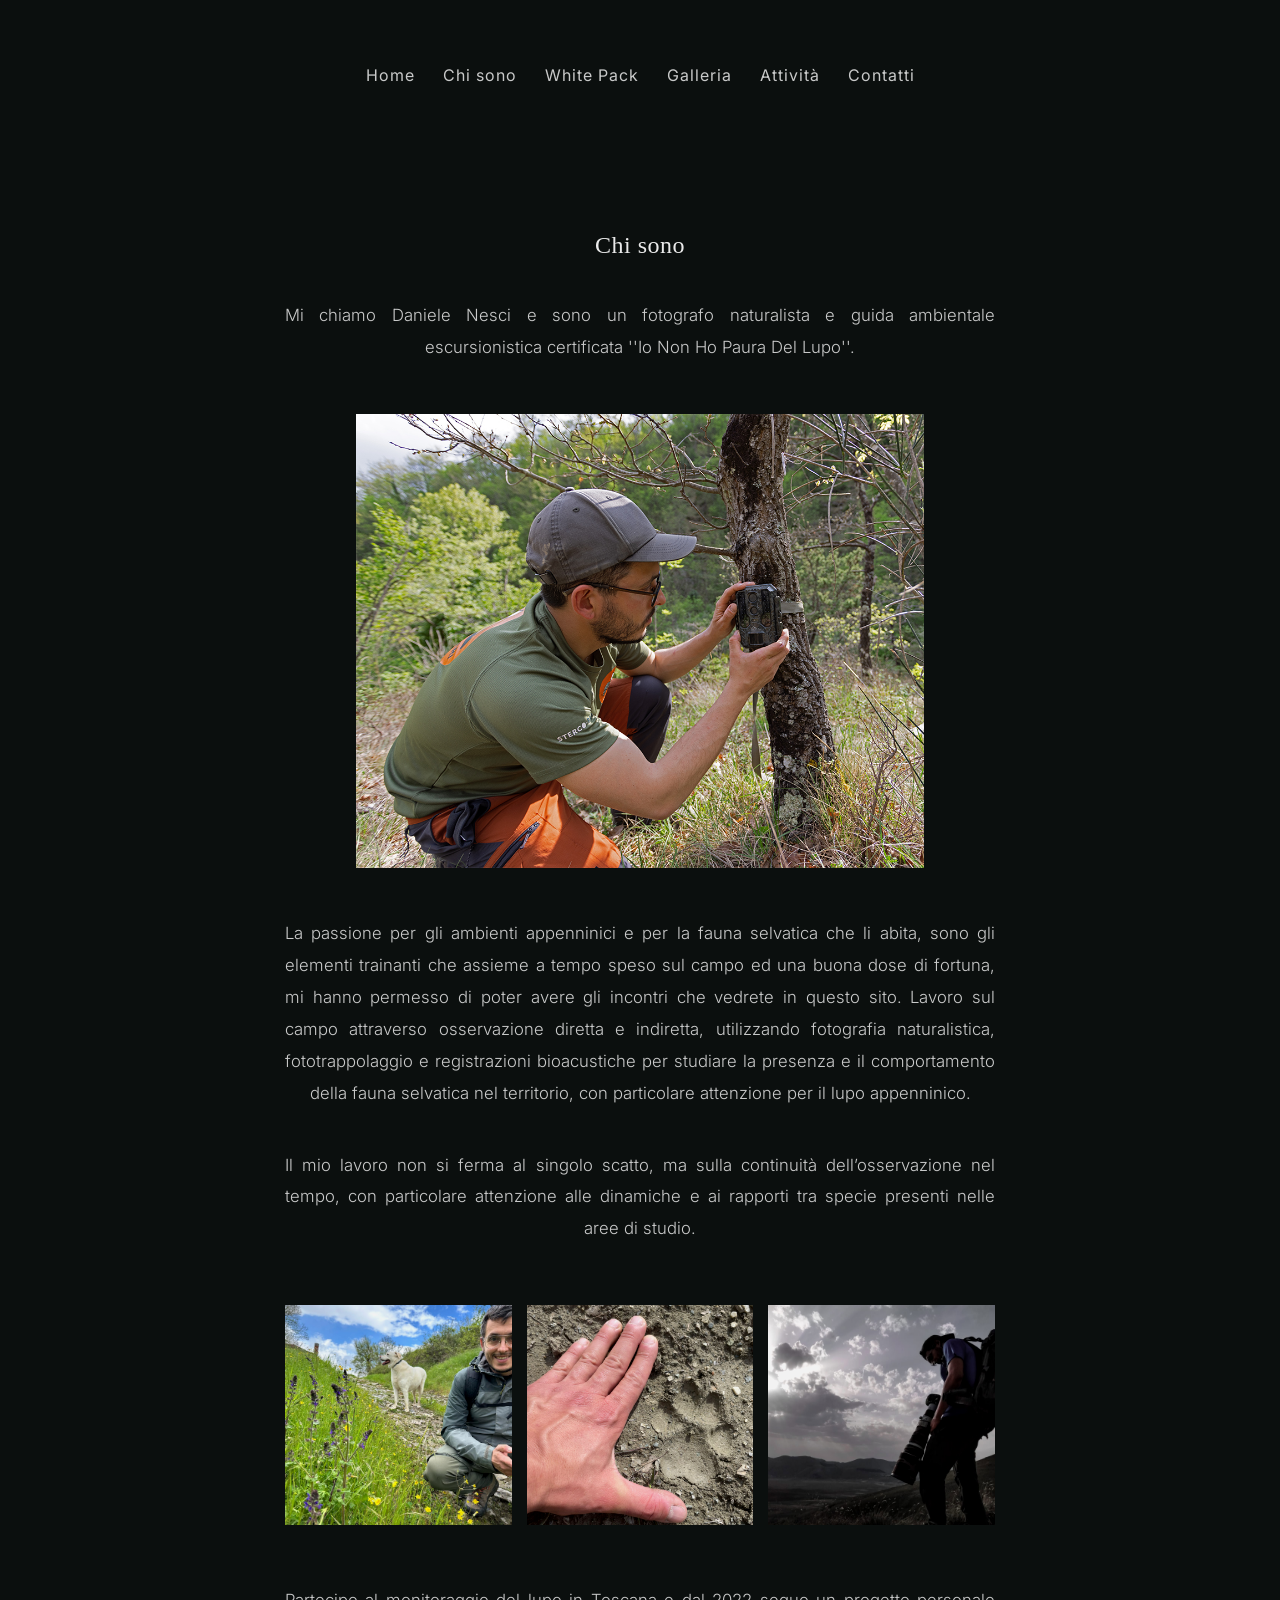
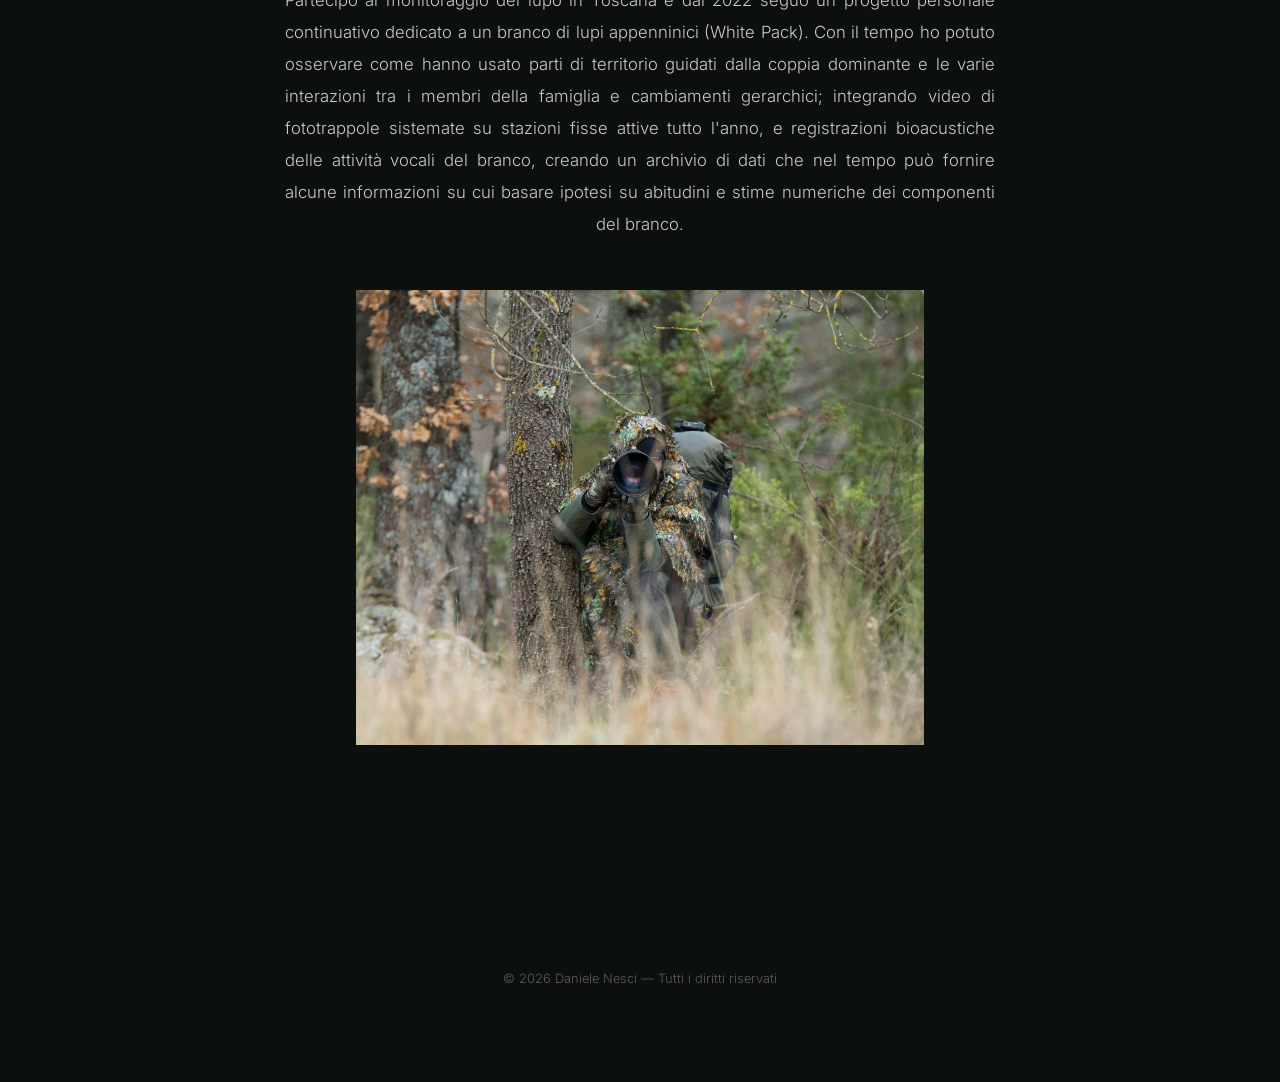
==== commit 4596f32a: "gallery" ====
--- a/chi-sono.html
+++ b/chi-sono.html
@@ -40,7 +40,7 @@
 
   <div class="bio-text">
     <p>
-      Lavoro sul campo attraverso osservazione diretta e indiretta,
+      La passione per gli ambienti appenninici e per la fauna selvatica che li abita, sono gli elementi trainanti che assieme a tempo speso sul campo ed una buona dose di fortuna, mi hanno permesso di poter avere gli incontri che vedrete in questo sito. Lavoro sul campo attraverso osservazione diretta e indiretta,
       utilizzando fotografia naturalistica, fototrappolaggio e registrazioni bioacustiche
       per studiare la presenza e il comportamento della fauna selvatica nel territorio, con particolare attenzione per il lupo appenninico.
     </p>
@@ -51,7 +51,7 @@
      
      <p>
       Il mio lavoro non si ferma al singolo scatto, ma sulla continuità dell’osservazione nel tempo,
-      con particolare attenzione alle dinamiche ecologiche e ai rapporti tra specie che coabitano nelle aree di studio.
+      con particolare attenzione alle dinamiche e ai rapporti tra specie presenti nelle aree di studio.
     </p>
 
 <div class="bio-strip">
--- a/style.css
+++ b/style.css
@@ -391,7 +391,7 @@
     display: grid;
     grid-template-columns: repeat(4,1fr);
     grid-auto-rows: 220px;
-    gap: 18px;
+    gap: 22px;
 }
 
 .gallery-img{
@@ -400,6 +400,16 @@
     object-fit:cover;
     cursor:pointer;
     transition:transform .35s ease;
+    opacity: 0;
+    transform: scale(1.02);
+    animation: fadeIn 0.8s ease forwards;
+}
+
+@keyframes fadeIn {
+  to {
+    opacity: 1;
+    transform: scale(1);
+  }
 }
 
 .gallery-img:hover{
@@ -464,6 +474,12 @@
   align-items: center;
   justify-content: center;
   z-index: 9999;
+  opacity: 0;
+  transition: opacity 0.25s ease;
+}
+
+.lightbox.show {
+  opacity: 1;
 }
 
 .lightbox img {
@@ -930,10 +946,10 @@
 }
 
 .lightbox p {
-  margin-top: 10px;
+  margin-top: 12px;
   color: white;
-  font-size: 0.9rem;
-  opacity: 0.8;
+  font-size: 0.95rem;
+  opacity: 0.75;
   letter-spacing: 0.5px;
 }
 
@@ -1001,4 +1017,92 @@
 
 .lightbox-next{
     right:40px;
-}+}
+
+/* =========================
+   HERO GALLERIA
+========================= */
+
+.gallery-hero{
+
+    position:relative;
+    height:70vh;
+    overflow:hidden;
+
+}
+
+.gallery-hero img{
+
+    position:absolute;
+    inset:0;
+
+    width:100%;
+    height:100%;
+
+    object-fit:cover;
+
+}
+
+
+
+.gallery-hero-content{
+    position:absolute;
+
+    left:3%;
+    bottom:10%;
+
+    max-width:650px;
+
+    color:white;
+
+    padding:35px 55px 35px 45px;
+}
+
+.gallery-hero-overlay {
+  position: absolute;
+  inset: 0;
+  background: rgba(0,0,0,0);
+  z-index: 1;
+}
+
+.gallery-hero-content {
+  position: absolute;
+  z-index: 2;
+}
+
+
+.gallery-hero-content::before{
+
+    content:"";
+
+    position:absolute;
+
+    left:-70px;
+    top:-25px;
+    bottom:-25px;
+
+    width:130%;
+
+    background:linear-gradient(
+        to right,
+        rgba(0,0,0,.82) 0%,
+        rgba(0,0,0,.60) 55%,
+        rgba(0,0,0,0) 100%
+    );
+
+    z-index:-1;
+}
+
+.gallery-hero-content h1{
+
+    font-size:clamp(4rem,7vw,6rem);
+    margin:0 0 15px;
+
+}
+
+.gallery-hero-content p{
+
+    font-size:1.2rem;
+    line-height:1.9;
+
+}
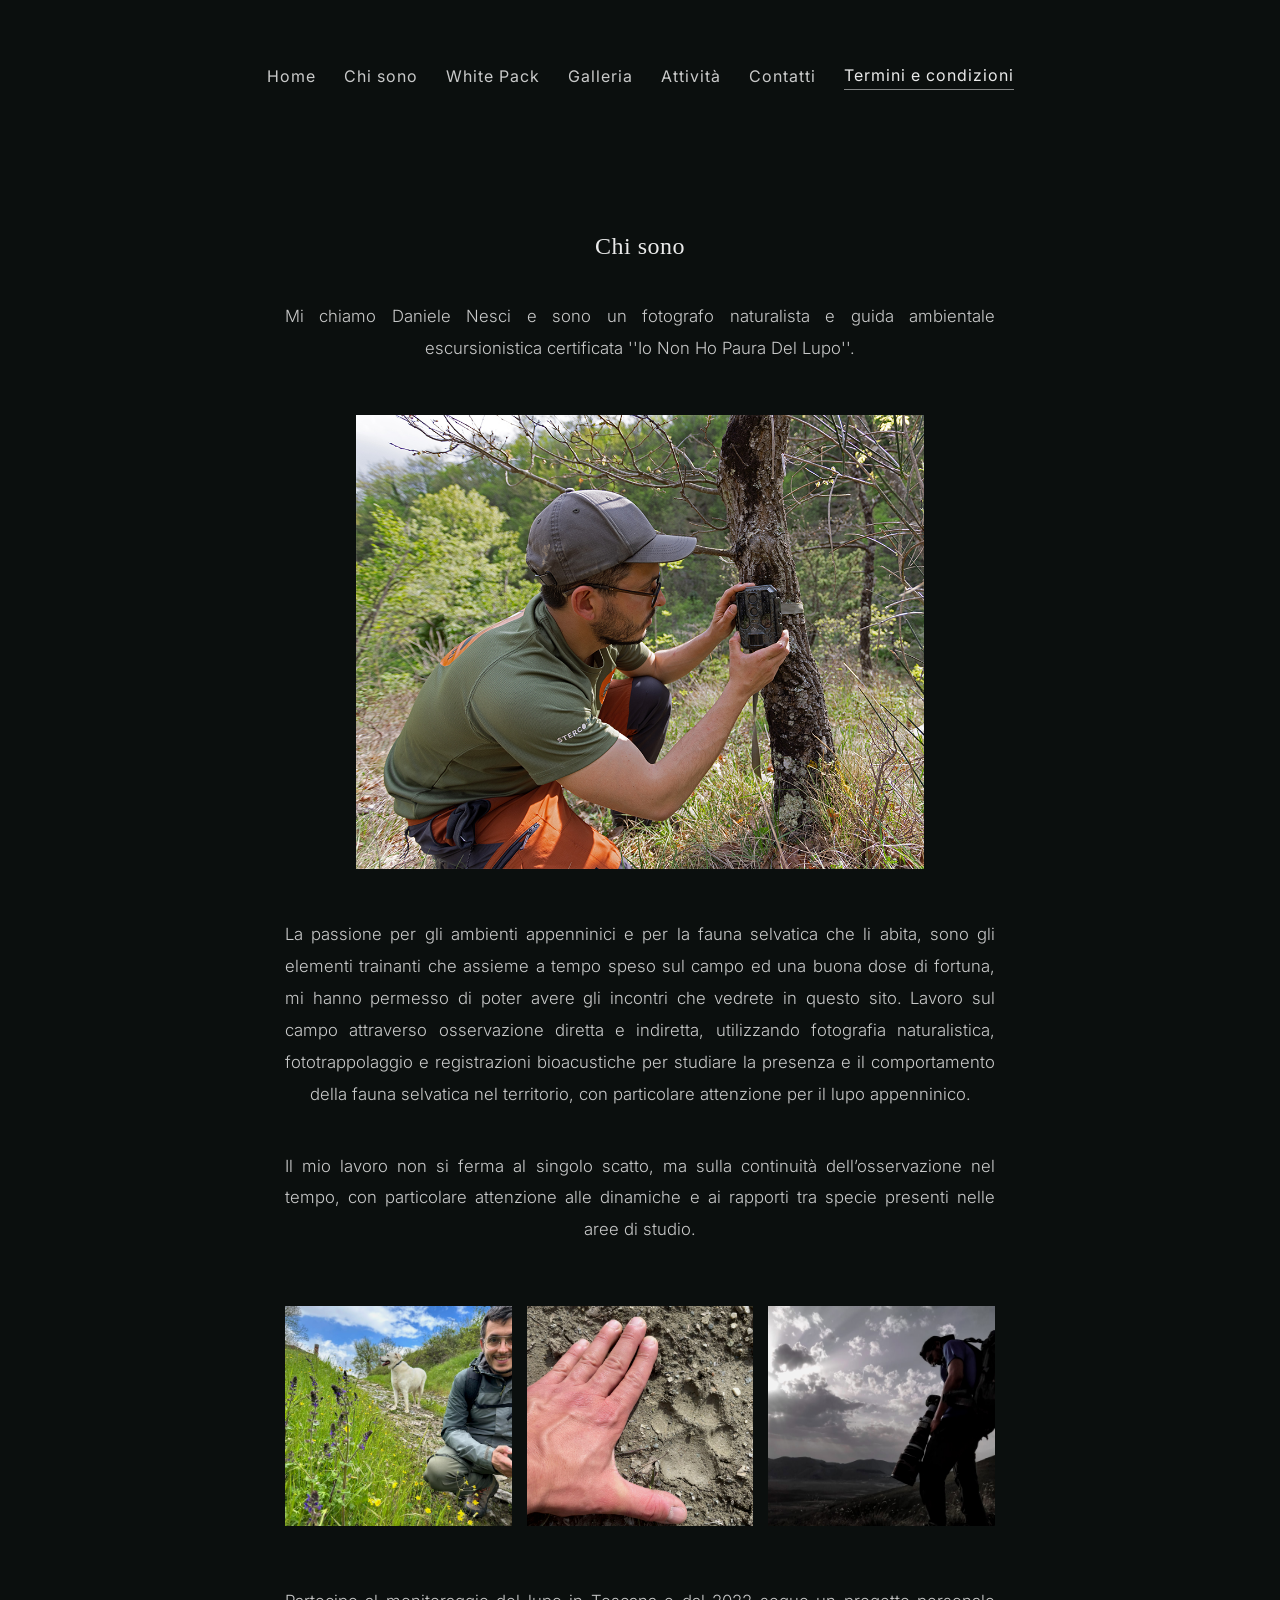
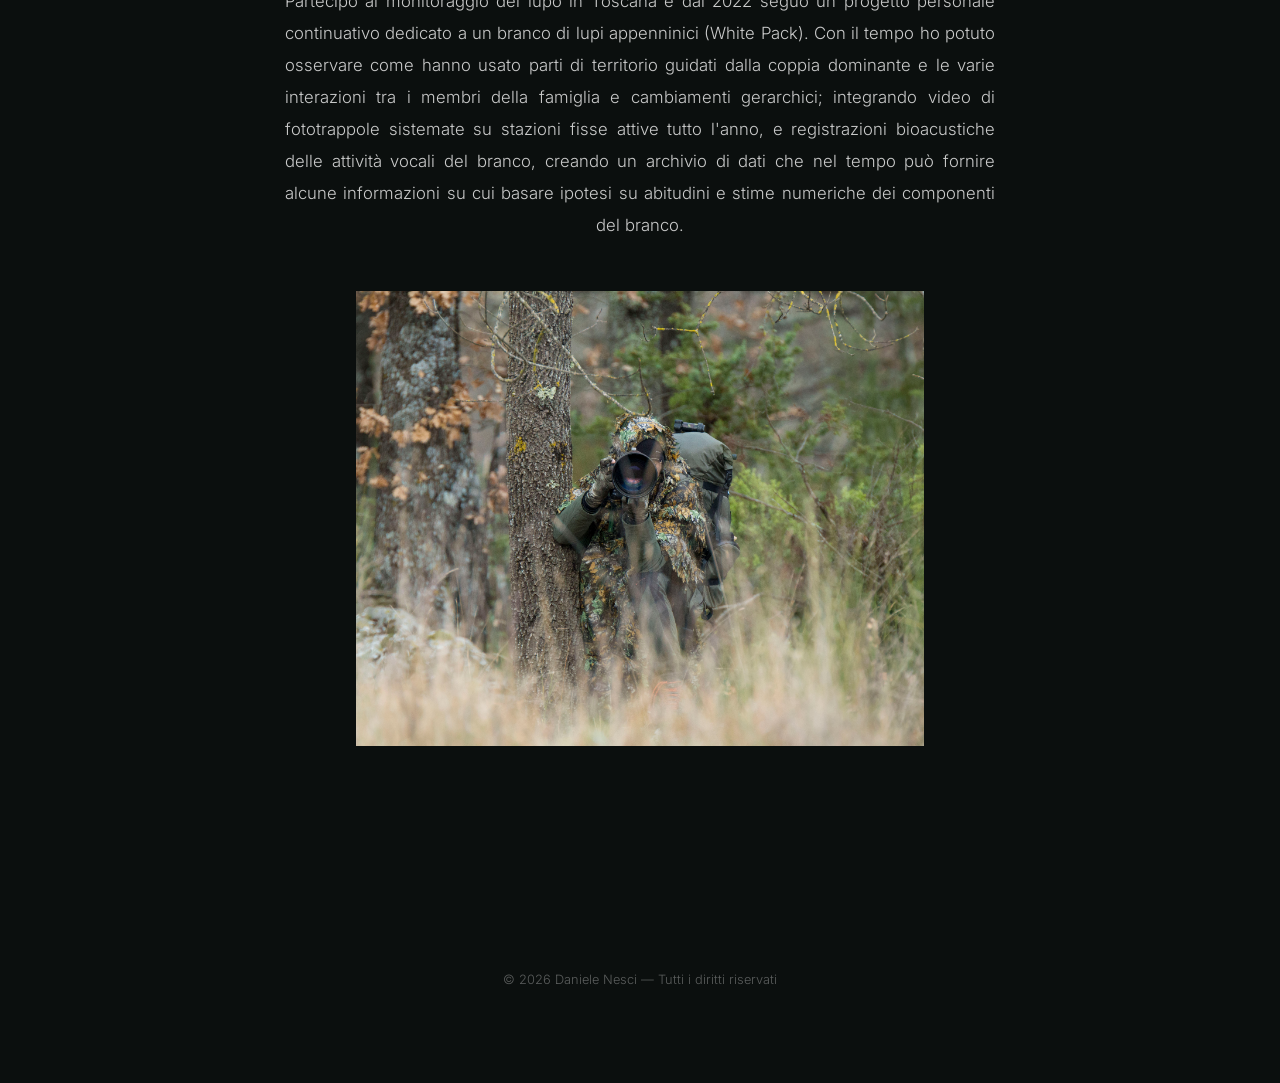
==== commit cebcaca4: "mod" ====
--- a/chi-sono.html
+++ b/chi-sono.html
@@ -20,6 +20,7 @@
   <a href="galleria.html">Galleria</a>
   <a href="escursioni.html">Attività</a>
   <a href="contatti.html">Contatti</a>
+  <a href="termini-condizioni.html" class="active">Termini e condizioni</a>
 </nav>
 
 
--- a/style.css
+++ b/style.css
@@ -209,13 +209,14 @@
 
 /* contenuto sopra overlay */
 .chapter-text {
+  transform: translateX(-70px);
   position: relative;
   z-index: 2;
   
   max-width: 720px;
   color: white;
 
-  padding-left: 60px; /* 👉 QUESTO è il vero fix */
+  padding-left: 40px; /* 👉 QUESTO è il vero fix */
   padding-bottom: 30px; /* 👉 spazio per il link */
 }
 
@@ -225,11 +226,11 @@
   content: "";
   position: absolute;
   
-  left: 0;
+  left: -80px;     /* prima era 0 → ora parte più a sinistra */
   top: -25px;
   bottom: -25px;
 
-  width: 120%;
+  width: 160%;     /* prima era 144% → ora copre meglio il testo */
 
   background: linear-gradient(
     to right,
@@ -1046,6 +1047,7 @@
 
 
 .gallery-hero-content{
+    transform: translateX(35px);
     position:absolute;
 
     left:3%;
@@ -1071,26 +1073,26 @@
 }
 
 
-.gallery-hero-content::before{
-
+
+.gallery-hero-content::before {
     content:"";
-
     position:absolute;
 
-    left:-70px;
+    left:-25px;
     top:-25px;
     bottom:-25px;
 
-    width:130%;
+    width:160%;
 
     background:linear-gradient(
         to right,
-        rgba(0,0,0,.82) 0%,
-        rgba(0,0,0,.60) 55%,
+        rgba(0,0,0,.80) 0%,
+        rgba(0,0,0,.60) 50%,
         rgba(0,0,0,0) 100%
     );
 
     z-index:-1;
+    border-radius:6px;
 }
 
 .gallery-hero-content h1{
@@ -1106,3 +1108,110 @@
     line-height:1.9;
 
 }
+
+/* FORM CONTATTI */
+.contact-form {
+  max-width: 650px;
+  margin: 60px auto;
+  padding: 40px;
+  background: #0f1413;
+  border-radius: 8px;
+  border: 1px solid rgba(255,255,255,0.08);
+
+  display: flex;
+  flex-direction: column;
+  gap: 25px;
+}
+
+.contact-form label {
+  font-size: 1rem;
+  opacity: 0.85;
+  letter-spacing: 0.5px;
+}
+
+.contact-form input,
+.contact-form textarea {
+  width: 100%;
+  padding: 14px 16px;
+  background: #111;
+  border: 1px solid #333;
+  border-radius: 6px;
+  color: #eaeaea;
+  font-size: 1rem;
+  transition: 0.3s ease;
+}
+
+.contact-form input:focus,
+.contact-form textarea:focus {
+  border-color: #c9a96e;
+  outline: none;
+}
+
+.contact-form button {
+  padding: 14px 20px;
+  background: #c9a96e;
+  color: #111;
+  border: none;
+  border-radius: 6px;
+  font-size: 1rem;
+  cursor: pointer;
+  transition: 0.3s ease;
+  letter-spacing: 1px;
+}
+
+.contact-form button:hover {
+  background: #eaeaea;
+}
+
+/* MESSAGGIO DI CONFERMA */
+.contact-success,
+.contact-error {
+  max-width: 650px;
+  margin: 80px auto;
+  padding: 40px;
+  background: #111;
+  border-left: 4px solid #c9a96e;
+  border-radius: 6px;
+  text-align: center;
+  color: #eaeaea;
+}
+
+.contact-success h2,
+.contact-error h2 {
+  font-family: "Playfair Display", serif;
+  font-size: 2rem;
+  margin-bottom: 20px;
+}
+
+.contact-success p,
+.contact-error p {
+  font-size: 1.1rem;
+  opacity: 0.85;
+  line-height: 1.8;
+}
+
+.back-home {
+  display: inline-block;
+  margin-top: 25px;
+  padding: 10px 18px;
+  border: 1px solid #c9a96e;
+  border-radius: 4px;
+  text-decoration: none;
+  color: #eaeaea;
+  transition: 0.3s ease;
+}
+
+.back-home:hover {
+  background: #c9a96e;
+  color: #111;
+}
+
+#confirmBox {
+  animation: fadeIn 0.6s ease forwards;
+}
+
+@keyframes fadeIn {
+  from { opacity: 0; transform: translateY(10px); }
+  to { opacity: 1; transform: translateY(0); }
+}
+
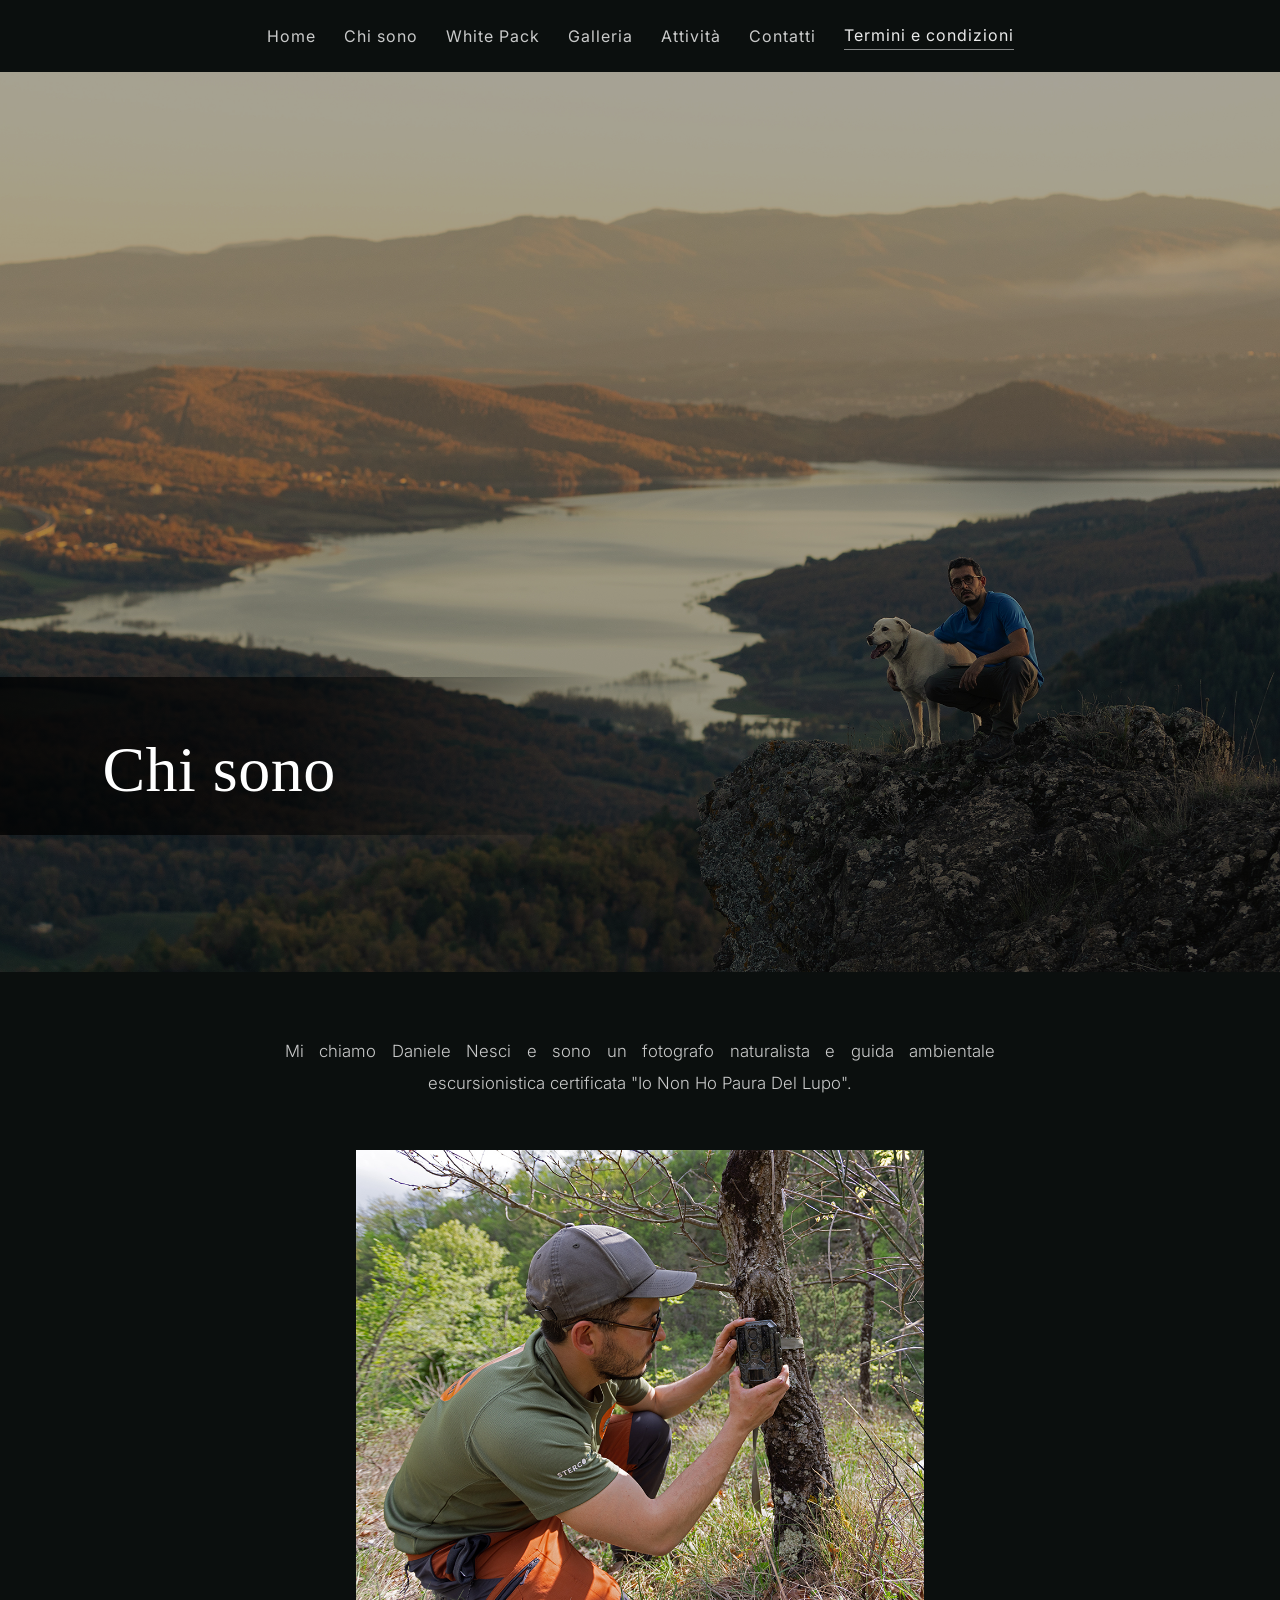
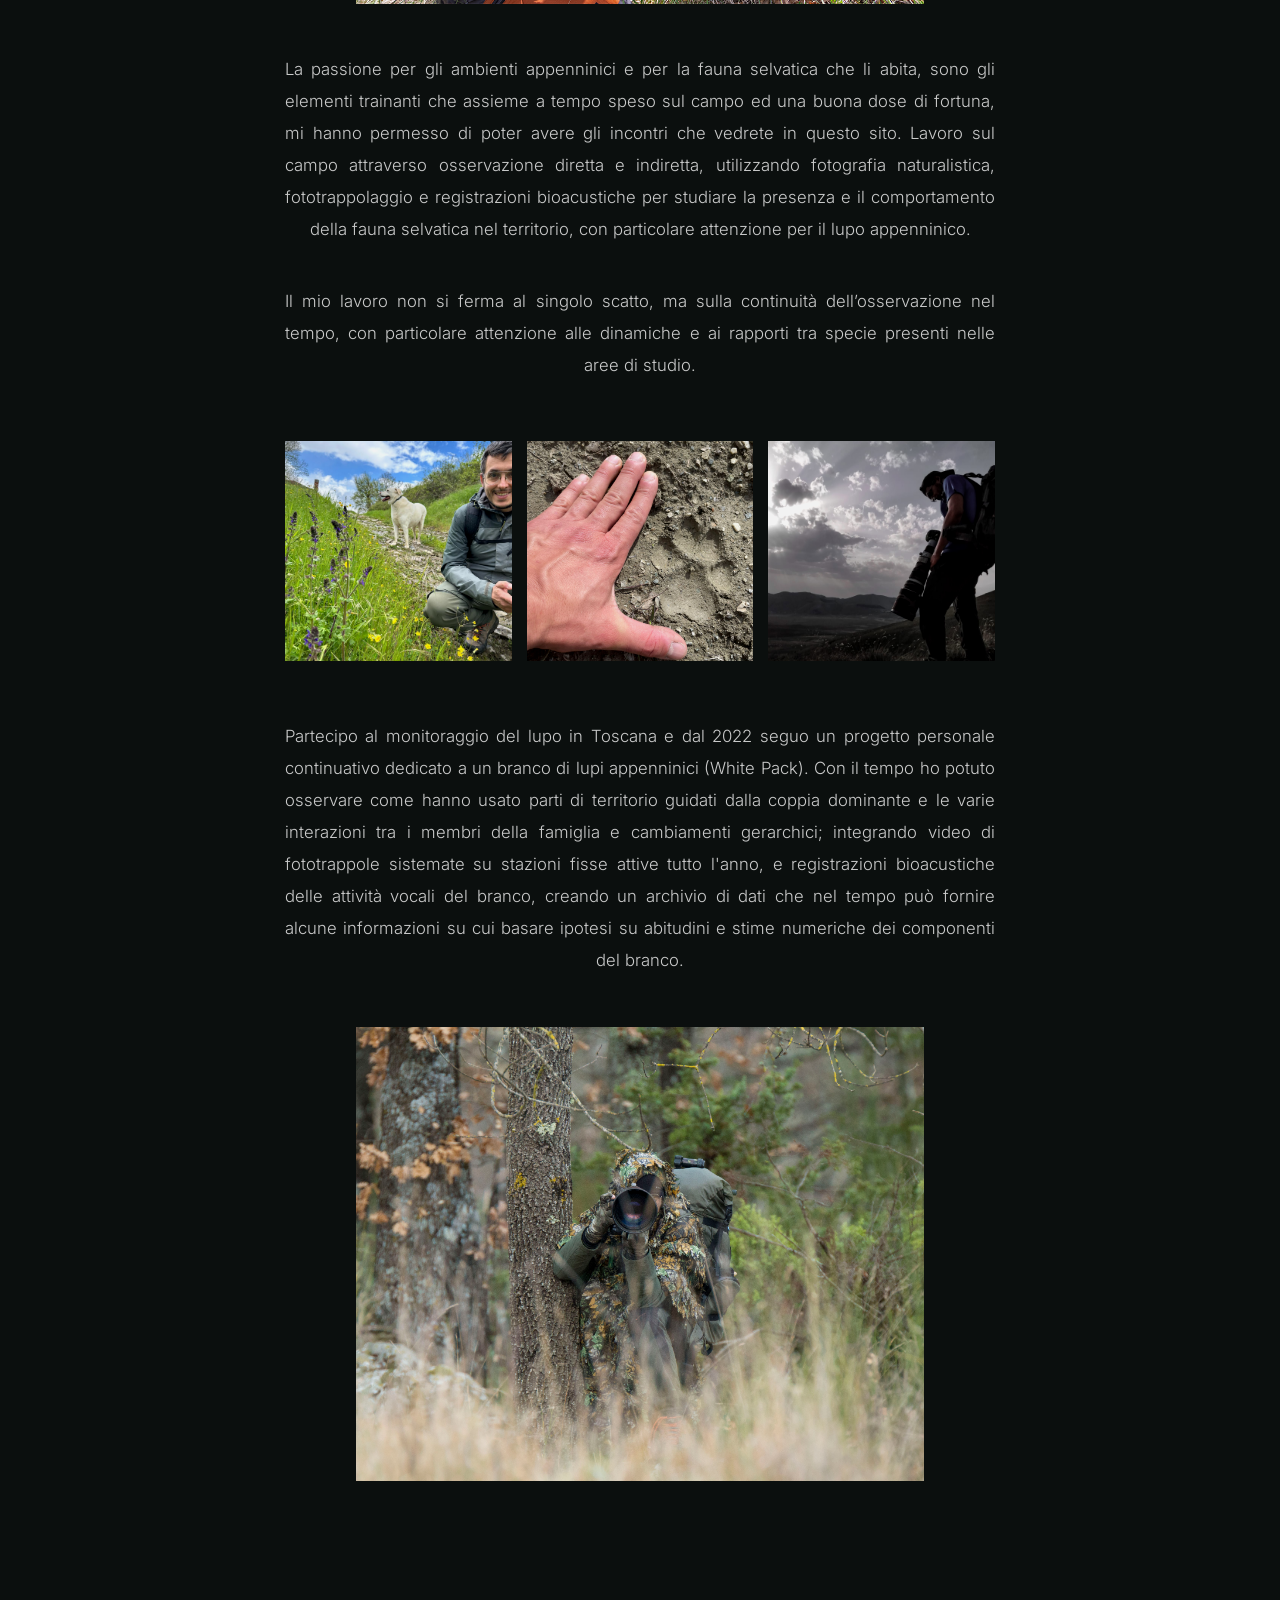
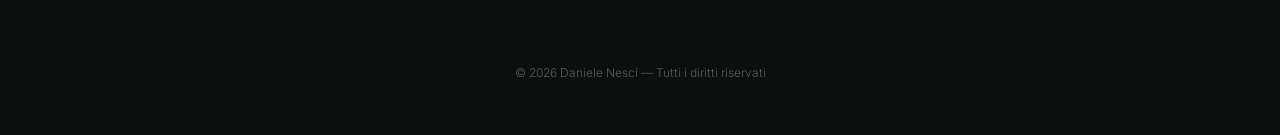
==== commit 0298b739: "a" ====
--- a/chi-sono.html
+++ b/chi-sono.html
@@ -1,87 +1,84 @@
 <!DOCTYPE html>
 <html lang="it">
-
 <head>
   <meta charset="UTF-8">
   <title>Chi sono | Branco Bianco</title>
   <link rel="stylesheet" href="style.css">
   <link rel="preconnect" href="https://fonts.googleapis.com">
-<link rel="preconnect" href="https://fonts.gstatic.com" crossorigin>
-<link href="https://fonts.googleapis.com/css2?family=Inter:wght@300;400;500;600&display=swap" rel="stylesheet">
+  <link rel="preconnect" href="https://fonts.gstatic.com" crossorigin>
+  <link href="https://fonts.googleapis.com/css2?family=Inter:wght@300;400;500;600&display=swap" rel="stylesheet">
 </head>
 
-<body>
+<body class="page-chi-sono">
 
+  <nav class="main-nav">
+    <a href="index.html">Home</a>
+    <a href="chi-sono.html">Chi sono</a>
+    <a href="progetto.html">White Pack</a>
+    <a href="galleria.html">Galleria</a>
+    <a href="escursioni.html">Attività</a>
+    <a href="contatti.html">Contatti</a>
+    <a href="termini-condizioni.html" class="active">Termini e condizioni</a>
+  </nav>
 
-   <nav class="main-nav">
-  <a href="index.html">Home</a>
-  <a href="chi-sono.html">Chi sono</a>
-  <a href="progetto.html">White Pack</a>
-  <a href="galleria.html">Galleria</a>
-  <a href="escursioni.html">Attività</a>
-  <a href="contatti.html">Contatti</a>
-  <a href="termini-condizioni.html" class="active">Termini e condizioni</a>
-</nav>
+  <header class="chi-sono-hero" role="banner" aria-label="Hero Chi Sono">
+    <picture>
+      <source srcset="assets/images/foto39.jpg" type="image/webp">
+      <img class="project-video" src="assets/images/foto39.jpg" alt="Veduta del lago di Montedoglio">
+    </picture>
 
+    <div class="project-overlay" aria-hidden="true"></div>
 
-<section class="bio">
+    <div class="project-title">
+      <h1>Chi sono</h1>
+      <p></p>
+    </div>
+  </header>
 
-<div class="bio-text">
+  <section class="bio">
 
-  <h1>Chi sono</h1>
+    <div class="bio-text">
+      <h1></h1>
 
-  <p>
-    Mi chiamo Daniele Nesci e sono un fotografo naturalista e guida ambientale escursionistica certificata ''Io Non Ho Paura Del Lupo''.
-  </p>
+      <p>
+        Mi chiamo Daniele Nesci e sono un fotografo naturalista e guida ambientale escursionistica certificata "Io Non Ho Paura Del Lupo".
+      </p>
 
-<img class="bio-image" src="assets/images/me.jpg" alt="">
+      <img class="bio-image" src="assets/images/me.jpg" alt="Ritratto di Daniele Nesci">
 
+    </div> <!-- chiusura bio-text iniziale -->
 
-</header>
+    <div class="bio-text">
+      <p>
+        La passione per gli ambienti appenninici e per la fauna selvatica che li abita, sono gli elementi trainanti che assieme a tempo speso sul campo ed una buona dose di fortuna, mi hanno permesso di poter avere gli incontri che vedrete in questo sito. Lavoro sul campo attraverso osservazione diretta e indiretta, utilizzando fotografia naturalistica, fototrappolaggio e registrazioni bioacustiche per studiare la presenza e il comportamento della fauna selvatica nel territorio, con particolare attenzione per il lupo appenninico.
+      </p>
+    </div>
 
-  <div class="bio-text">
-    <p>
-      La passione per gli ambienti appenninici e per la fauna selvatica che li abita, sono gli elementi trainanti che assieme a tempo speso sul campo ed una buona dose di fortuna, mi hanno permesso di poter avere gli incontri che vedrete in questo sito. Lavoro sul campo attraverso osservazione diretta e indiretta,
-      utilizzando fotografia naturalistica, fototrappolaggio e registrazioni bioacustiche
-      per studiare la presenza e il comportamento della fauna selvatica nel territorio, con particolare attenzione per il lupo appenninico.
-    </p>
-</div>
+    <div class="bio-text">
+      <p>
+        Il mio lavoro non si ferma al singolo scatto, ma sulla continuità dell’osservazione nel tempo, con particolare attenzione alle dinamiche e ai rapporti tra specie presenti nelle aree di studio.
+      </p>
 
+      <div class="bio-strip">
+        <img src="assets/images/bio1.jpg" alt="Scatto 1">
+        <img src="assets/images/bio2.jpg" alt="Scatto 2">
+        <img src="assets/images/bio.jpg" alt="Scatto 3">
+      </div>
+    </div>
 
-<div class="bio-text">
-     
-     <p>
-      Il mio lavoro non si ferma al singolo scatto, ma sulla continuità dell’osservazione nel tempo,
-      con particolare attenzione alle dinamiche e ai rapporti tra specie presenti nelle aree di studio.
-    </p>
+    <div class="bio-text">
+      <p>
+        Partecipo al monitoraggio del lupo in Toscana e dal 2022 seguo un progetto personale continuativo dedicato a un branco di lupi appenninici (White Pack). Con il tempo ho potuto osservare come hanno usato parti di territorio guidati dalla coppia dominante e le varie interazioni tra i membri della famiglia e cambiamenti gerarchici; integrando video di fototrappole sistemate su stazioni fisse attive tutto l'anno, e registrazioni bioacustiche delle attività vocali del branco, creando un archivio di dati che nel tempo può fornire alcune informazioni su cui basare ipotesi su abitudini e stime numeriche dei componenti del branco.
+      </p>
+    </div>
 
-<div class="bio-strip">
+    <img class="bio-image" src="assets/images/bio3.jpg" alt="Immagine di progetto White Pack">
 
-  <img src="assets/images/bio1.jpg" alt="">
-  <img src="assets/images/bio2.jpg" alt="">
-  <img src="assets/images/bio.jpg" alt="">
+  </section>
 
-</div>
-
-</div>
-
-<div class="bio-text">
-    <p>
-      Partecipo al monitoraggio del lupo in Toscana e dal 2022 seguo un progetto personale continuativo dedicato a un branco di lupi appenninici (White Pack).
-      Con il tempo ho potuto osservare come hanno usato parti di territorio guidati dalla coppia dominante e le varie interazioni 
-      tra i membri della famiglia e cambiamenti gerarchici; integrando video di fototrappole sistemate su stazioni fisse attive tutto l'anno, e registrazioni bioacustiche delle attività vocali del branco,
-       creando un archivio di dati che nel tempo può fornire alcune informazioni su cui basare ipotesi su abitudini e stime numeriche dei componenti del branco.
-    </p>
-  </div>
-
-    <img class="bio-image" src="assets/images/bio3.jpg" alt="">
- 
-
-</section>
-
-<footer>
-  <p>© 2026 Daniele Nesci — Tutti i diritti riservati</p>
-</footer>
+  <footer>
+    <p>© 2026 Daniele Nesci — Tutti i diritti riservati</p>
+  </footer>
 
 </body>
-</html>+</html>
--- a/style.css
+++ b/style.css
@@ -226,7 +226,7 @@
   content: "";
   position: absolute;
   
-  left: -80px;     /* prima era 0 → ora parte più a sinistra */
+  left: -130px;     /* prima era 0 → ora parte più a sinistra */
   top: -25px;
   bottom: -25px;
 
@@ -537,163 +537,91 @@
   border-bottom: 1px solid rgba(255,255,255,0.5);
 }
 
-/* =========================
-   BIO BLOCK
-========================= */
-
-.bio {
-  max-width: 750px;
-  margin: 0 auto;
-  padding: 80px 20px;
-}
-
-/* TITOLO CENTRATO */
-.bio h1,
-.bio h2 {
-  text-align: center;
-  margin-bottom: 40px;
-}
-
-/* TESTO CENTRATO COME BLOCCO */
-.bio-text {
-  text-align: center;
-  margin: 40px 0;
-}
-
-/* PARAGRAFI GIUSTIFICATI DENTRO IL BLOCCO */
-.bio-text p {
-  text-align: justify;
-  text-align-last: center; /* ultima riga centrata */
-  line-height: 1.9;
-  font-size: 1.05rem;
-  opacity: 0.85;
-}
-
-/* IMMAGINI CENTRATE */
-.bio-image {
-  display: block;
-  width: 80%;
-  max-width: 600px;
-
-  margin: 50px auto;
-}
-
-.bio-strip {
-  display: flex;
-  gap: 15px;
-
-  justify-content: center;
-  align-items: center;
-
-  margin: 60px auto;
-  max-width: 900px;
-}
-
-.bio-strip img {
-  width: 33.3%;
-  height: 220px;
-
-  object-fit: cover;
-
-  filter: contrast(1.05) brightness(0.95);
-
-  transition: transform 0.3s ease;
-}
-
-.bio-strip img:hover {
-  transform: scale(1.03);
-}
+
+/* =========================
+   MOBILE UNIFORM FIX
+========================= */
 
 @media (max-width: 900px) {
-  .bio-strip {
-    flex-direction: column;
-  }
-
-  .bio-strip img {
-    width: 100%;
-    height: auto;
-  }
-}
-
-.activity-block {
-  display: flex;
-  gap: 60px;
-  align-items: flex-start;
-  padding: 90px 10%;
-}
-
-/* TESTO */
-.activity-text {
-  width: 45%;
-}
-
-/* GRIGLIA IMMAGINI */
-.activity-media-grid {
-  width: 55%;
-  display: grid;
-  grid-template-columns: repeat(2, 1fr);
-  gap: 12px;
-}
-
-.activity-media-grid img {
-  width: 100%;
-  height: 240px;
-  object-fit: cover;
-  transition: transform 0.3s ease;
-}
-
-.activity-media-grid img:hover {
-  transform: scale(1.03);
-}
-
-/* REVERSE */
-.activity-block.reverse {
-  flex-direction: row-reverse;
-}
-
-/* RESPONSIVE */
-@media (max-width: 900px) {
-  .activity-block,
-  .activity-block.reverse {
-    flex-direction: column;
-  }
-
-  .activity-text,
-  .activity-media-grid {
-    width: 100%;
-  }
-
-  .activity-media-grid {
-    grid-template-columns: 1fr;
-  }
-
-  .activity-media-grid img {
-    height: auto;
-  }
-}
-.section a {
-  color: inherit;
-  text-decoration: none;
-  border-bottom: 1px solid rgba(255,255,255,0.35);
-}
-
-.section a:visited {
-  color: inherit;
-}
-
-.section a:hover {
-  opacity: 0.8;
-  border-bottom-color: rgba(255,255,255,0.7);
-}
-
-/* HERO VIDEO PROGETTO */
-
-.project-hero {
-  position: relative;
-  height: 100vh;
-  width: 100%;
-  overflow: hidden;
-}
+
+  /* CHAPTER HOME */
+  .chapter {
+    padding: 60px 6%;
+    margin-bottom: 100px;
+  }
+
+  .chapter-text {
+    transform: translateX(0); /* niente spostamento su mobile */
+    padding-left: 20px;
+    padding-right: 20px;
+  }
+
+  .chapter-text::before {
+    left: -50px;
+    width: 130%;
+  }
+
+  /* GALLERY HERO */
+.gallery-hero {
+    height: 55vh;
+}
+
+ /* Assicura che il contenuto non esca dal viewport */
+  .gallery-hero-content {
+    position: relative;            /* evita che l'absolute del genitore lo sposti fuori */
+    left: 3%;                      /* conserva l'offset visivo */
+    right: 3%;                     /* impedisce overflow a destra */
+    transform: translateX(0) !important;
+    max-width: calc(100% - 6%);    /* 100% meno left+right */
+    padding: 18px 20px;            /* riduce padding per schermi stretti */
+    box-sizing: border-box;
+    z-index: 2;
+    overflow-wrap: anywhere;       /* forza il wrapping delle parole lunghe */
+    word-break: break-word;
+    hyphens: auto;
+  }
+
+  /* Riduci dimensione titoli e paragrafi per mobile */
+  .gallery-hero-content h1 {
+    font-size: clamp(1.8rem, 6.5vw, 2.8rem);
+    line-height: 1.05;
+    margin: 0 0 10px;
+  }
+
+  .gallery-hero-content p {
+    font-size: 1rem;
+    line-height: 1.5;
+    margin: 0;
+  }
+}
+
+
+
+  /* SECTION GENERALE */
+  .section {
+    padding: 60px 6%;
+  }
+
+  /* BIO / TESTI INTERNI */
+  .bio {
+    padding: 60px 20px;
+  }
+
+  .bio-text p {
+    font-size: 1rem;
+    line-height: 1.7;
+  }
+
+  /* FOOTER */
+  footer {
+    padding: 40px 20px;
+    font-size: 0.75rem;
+  }
+}
+
+
+/* pagina PROGETTO */
+
 
 .project-video {
   position: absolute;
@@ -703,18 +631,54 @@
   object-fit: cover;
 }
 
-.project-overlay {
-  position: absolute;
-  inset: 0;
-  background: rgba(0,0,0,0.45);
-}
-
-.project-title {
-  position: absolute;
-  bottom: 12%;
-  left: 8%;
-  color: white;
-  max-width: 600px;
+.project-title{
+
+    position:absolute;
+
+    left:8%;
+    bottom:12%;
+
+    max-width:650px;
+
+    color:white;
+
+    z-index:10;
+
+    padding:30px 45px 30px 0;
+
+}
+
+.project-title::before{
+
+    content:"";
+
+    position:absolute;
+
+    left:-170px;
+    top:0px;
+    bottom:-54px;
+
+    width:220%;
+
+    background:linear-gradient(
+        to right,
+        rgba(0,0,0,.82) 0%,
+        rgba(0,0,0,.60) 45%,
+        rgba(0,0,0,0) 95%
+    );
+
+    z-index:-1;
+
+}
+
+.project-overlay{
+
+    position:absolute;
+
+    inset:0;
+
+    background:rgba(0,0,0,.45);
+
 }
 
 .project-title h1 {
@@ -732,6 +696,7 @@
   padding: 100px 10%;
   max-width: 900px;
   margin: auto;
+  
 }
 
 .project-section h2 {
@@ -829,9 +794,7 @@
   text-align: center;
 }
 
-body{
-  padding-top: 40px;
-}
+
 
 .project-index{
   max-width: 900px;
@@ -1020,6 +983,46 @@
     right:40px;
 }
 
+.project-hero{
+    position: relative;
+    height: 100vh;
+    overflow: hidden;
+}
+
+.project-video{
+    position:absolute;
+    inset:0;
+    width:100%;
+    height:100%;
+    object-fit:cover;
+    z-index:1;
+}
+
+.project-overlay{
+    position:absolute;
+    inset:0;
+    background:rgba(0,0,0,.35);
+    z-index:2;
+}
+
+.project-title{
+    position:absolute;
+
+    left:8%;
+    top:76%;
+    transform:translateY(-50%);
+
+    max-width:650px;
+
+    color:white;
+
+    z-index:3;
+
+    padding:30px 45px 30px 0;
+}
+
+
+
 /* =========================
    HERO GALLERIA
 ========================= */
@@ -1045,20 +1048,17 @@
 }
 
 
-
-.gallery-hero-content{
-    transform: translateX(35px);
+.gallery-hero-content {
+    transform: translateX(-40px);
     position:absolute;
-
     left:3%;
     bottom:10%;
-
     max-width:650px;
-
     color:white;
-
     padding:35px 55px 35px 45px;
-}
+    z-index: 2;
+}
+
 
 .gallery-hero-overlay {
   position: absolute;
@@ -1067,30 +1067,20 @@
   z-index: 1;
 }
 
-.gallery-hero-content {
-  position: absolute;
-  z-index: 2;
-}
-
-
 
 .gallery-hero-content::before {
     content:"";
     position:absolute;
-
-    left:-25px;
+    left:-80px;
     top:-25px;
     bottom:-25px;
-
     width:160%;
-
     background:linear-gradient(
         to right,
         rgba(0,0,0,.80) 0%,
-        rgba(0,0,0,.60) 50%,
-        rgba(0,0,0,0) 100%
+        rgba(0,0,0,.80) 58%,
+        rgba(0,0,0,0) 80%
     );
-
     z-index:-1;
     border-radius:6px;
 }
@@ -1215,3 +1205,225 @@
   to { opacity: 1; transform: translateY(0); }
 }
 
+/* =========================
+   BIO BLOCK
+========================= */
+
+.bio {
+  max-width: 750px;
+  margin: 0 auto;
+  padding: 80px 20px;
+}
+
+/* TITOLO CENTRATO */
+.bio h1,
+.bio h2 {
+  text-align: center;
+  margin-bottom: 40px;
+}
+
+/* TESTO CENTRATO COME BLOCCO */
+.bio-text {
+  text-align: center;
+  margin: 40px 0;
+}
+
+/* PARAGRAFI GIUSTIFICATI DENTRO IL BLOCCO */
+.bio-text p {
+  text-align: justify;
+  text-align-last: center; /* ultima riga centrata */
+  line-height: 1.9;
+  font-size: 1.05rem;
+  opacity: 0.85;
+}
+
+/* IMMAGINI CENTRATE */
+.bio-image {
+  display: block;
+  width: 80%;
+  max-width: 600px;
+
+  margin: 50px auto;
+}
+
+.bio-strip {
+  display: flex;
+  gap: 15px;
+
+  justify-content: center;
+  align-items: center;
+
+  margin: 60px auto;
+  max-width: 900px;
+}
+
+.bio-strip img {
+  width: 33.3%;
+  height: 220px;
+
+  object-fit: cover;
+
+  filter: contrast(1.05) brightness(0.95);
+
+  transition: transform 0.3s ease;
+}
+
+.bio-strip img:hover {
+  transform: scale(1.03);
+}
+
+@media (max-width: 900px) {
+  .bio-strip {
+    flex-direction: column;
+  }
+
+  .bio-strip img {
+    width: 100%;
+    height: auto;
+  }
+}
+
+.activity-block {
+  display: flex;
+  gap: 60px;
+  align-items: flex-start;
+  padding: 90px 10%;
+}
+
+/* TESTO */
+.activity-text {
+  width: 45%;
+}
+
+/* GRIGLIA IMMAGINI */
+.activity-media-grid {
+  width: 55%;
+  display: grid;
+  grid-template-columns: repeat(2, 1fr);
+  gap: 12px;
+}
+
+.activity-media-grid img {
+  width: 100%;
+  height: 240px;
+  object-fit: cover;
+  transition: transform 0.3s ease;
+}
+
+.activity-media-grid img:hover {
+  transform: scale(1.03);
+}
+
+/* REVERSE */
+.activity-block.reverse {
+  flex-direction: row-reverse;
+}
+
+/* RESPONSIVE */
+@media (max-width: 900px) {
+  .activity-block,
+  .activity-block.reverse {
+    flex-direction: column;
+  }
+
+  .activity-text,
+  .activity-media-grid {
+    width: 100%;
+  }
+
+  .activity-media-grid {
+    grid-template-columns: 1fr;
+  }
+
+  .activity-media-grid img {
+    height: auto;
+  }
+}
+.section a {
+  color: inherit;
+  text-decoration: none;
+  border-bottom: 1px solid rgba(255,255,255,0.35);
+}
+
+.section a:visited {
+  color: inherit;
+}
+
+.section a:hover {
+  opacity: 0.8;
+  border-bottom-color: rgba(255,255,255,0.7);
+}
+
+/* Forza il contenuto a partire sotto l'hero (pagina Chi Sono) */
+:root {
+  --site-nav-height: 0px; /* se la nav è fixed, imposta qui l'altezza es. 72px */
+}
+
+/* Assicura che l'hero occupi la viewport */
+.page-chi-sono .chi-sono-hero {
+  display: block;
+  position: relative;
+  height: 100vh;
+  width: 100%;
+  overflow: hidden;
+}
+
+/* Titolo rimane sovrapposto */
+.page-chi-sono .chi-sono-hero .project-title {
+  position: absolute;
+  z-index: 2;
+}
+
+/* Forza il primo elemento dopo l'hero a partire sotto di esso */
+.page-chi-sono .chi-sono-hero + * {
+  margin-top: calc(0vh - var(--site-nav-height));
+  position: relative;
+  z-index: 1;
+}
+
+/* Se il primo elemento è .bio, mantieni il padding interno originale */
+.page-chi-sono .chi-sono-hero + .bio {
+  padding-top: 24px;
+}
+
+/* Overlay SOLO dietro al titolo */
+.page-chi-sono .chi-sono-hero .project-title {
+  position: absolute;
+  bottom: 12%;
+  left: 8%;
+  max-width: 720px;
+  color: #ffffff;
+  z-index: 2;
+  text-shadow: 0 8px 20px rgba(0,0,0,0.45);
+}
+
+/* Mini-overlay dietro al testo */
+.page-chi-sono .chi-sono-hero .project-title::before {
+  content: "";
+  position: absolute;
+  
+  left: -160px;     /* prima era 0 → ora parte più a sinistra */
+  top: -25px;
+  bottom: -25px;
+
+  width: 250%;     /* prima era 144% → ora copre meglio il testo */
+
+  background: linear-gradient(
+    to right,
+    rgba(0,0,0,0.80) 0%,
+    rgba(0,0,0,0.60) 50%,
+    rgba(0,0,0,0) 93%
+  );
+
+  z-index: -1;
+  border-radius: 6px;
+}
+
+
+
+/* Variante per ridurre lo spazio su desktop (opzionale) */
+@media (min-width: 901px) {
+  /* Se vuoi che il contenuto inizi leggermente più in alto rispetto al fondo dell'hero,
+     imposta qui un offset negativo (es. -120px) o modifica la formula sopra. */
+  /* .page-chi-sono .chi-sono-hero + * { margin-top: calc(100vh - 120px - var(--site-nav-height)); } */
+}
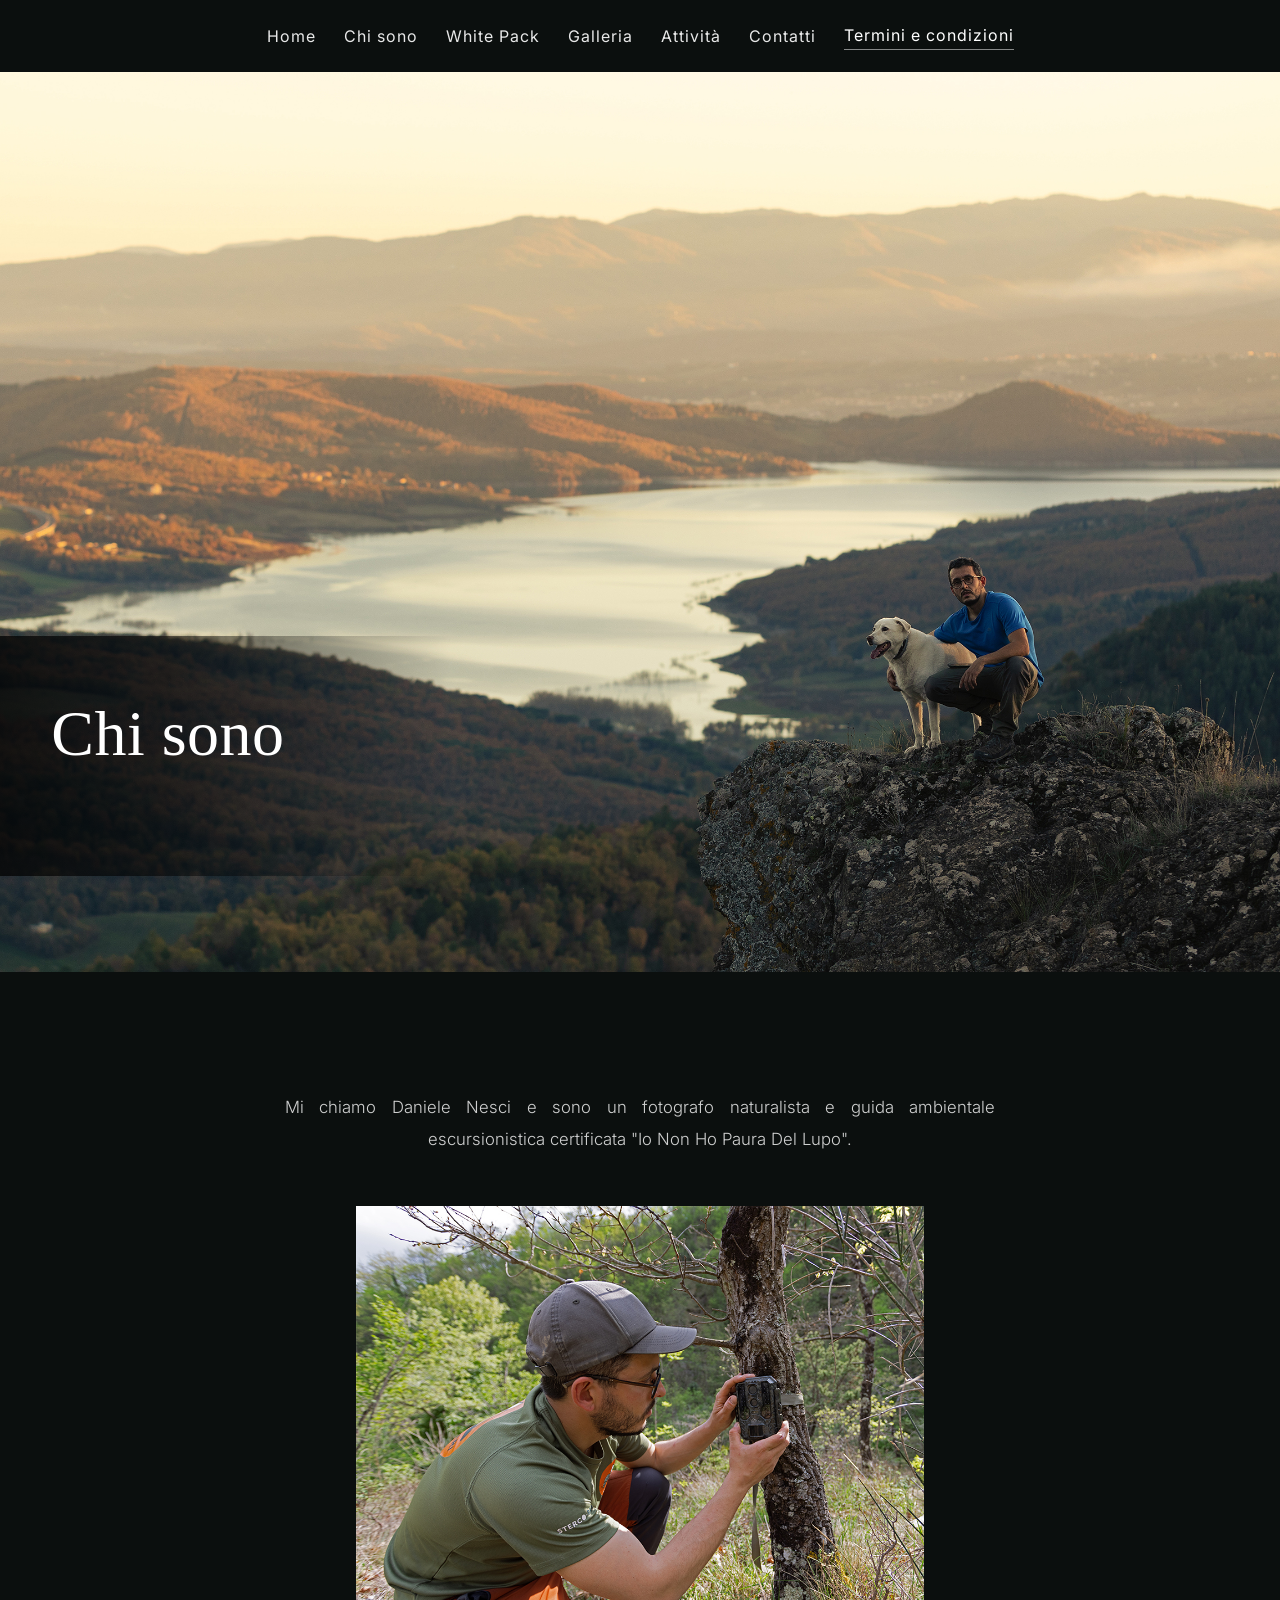
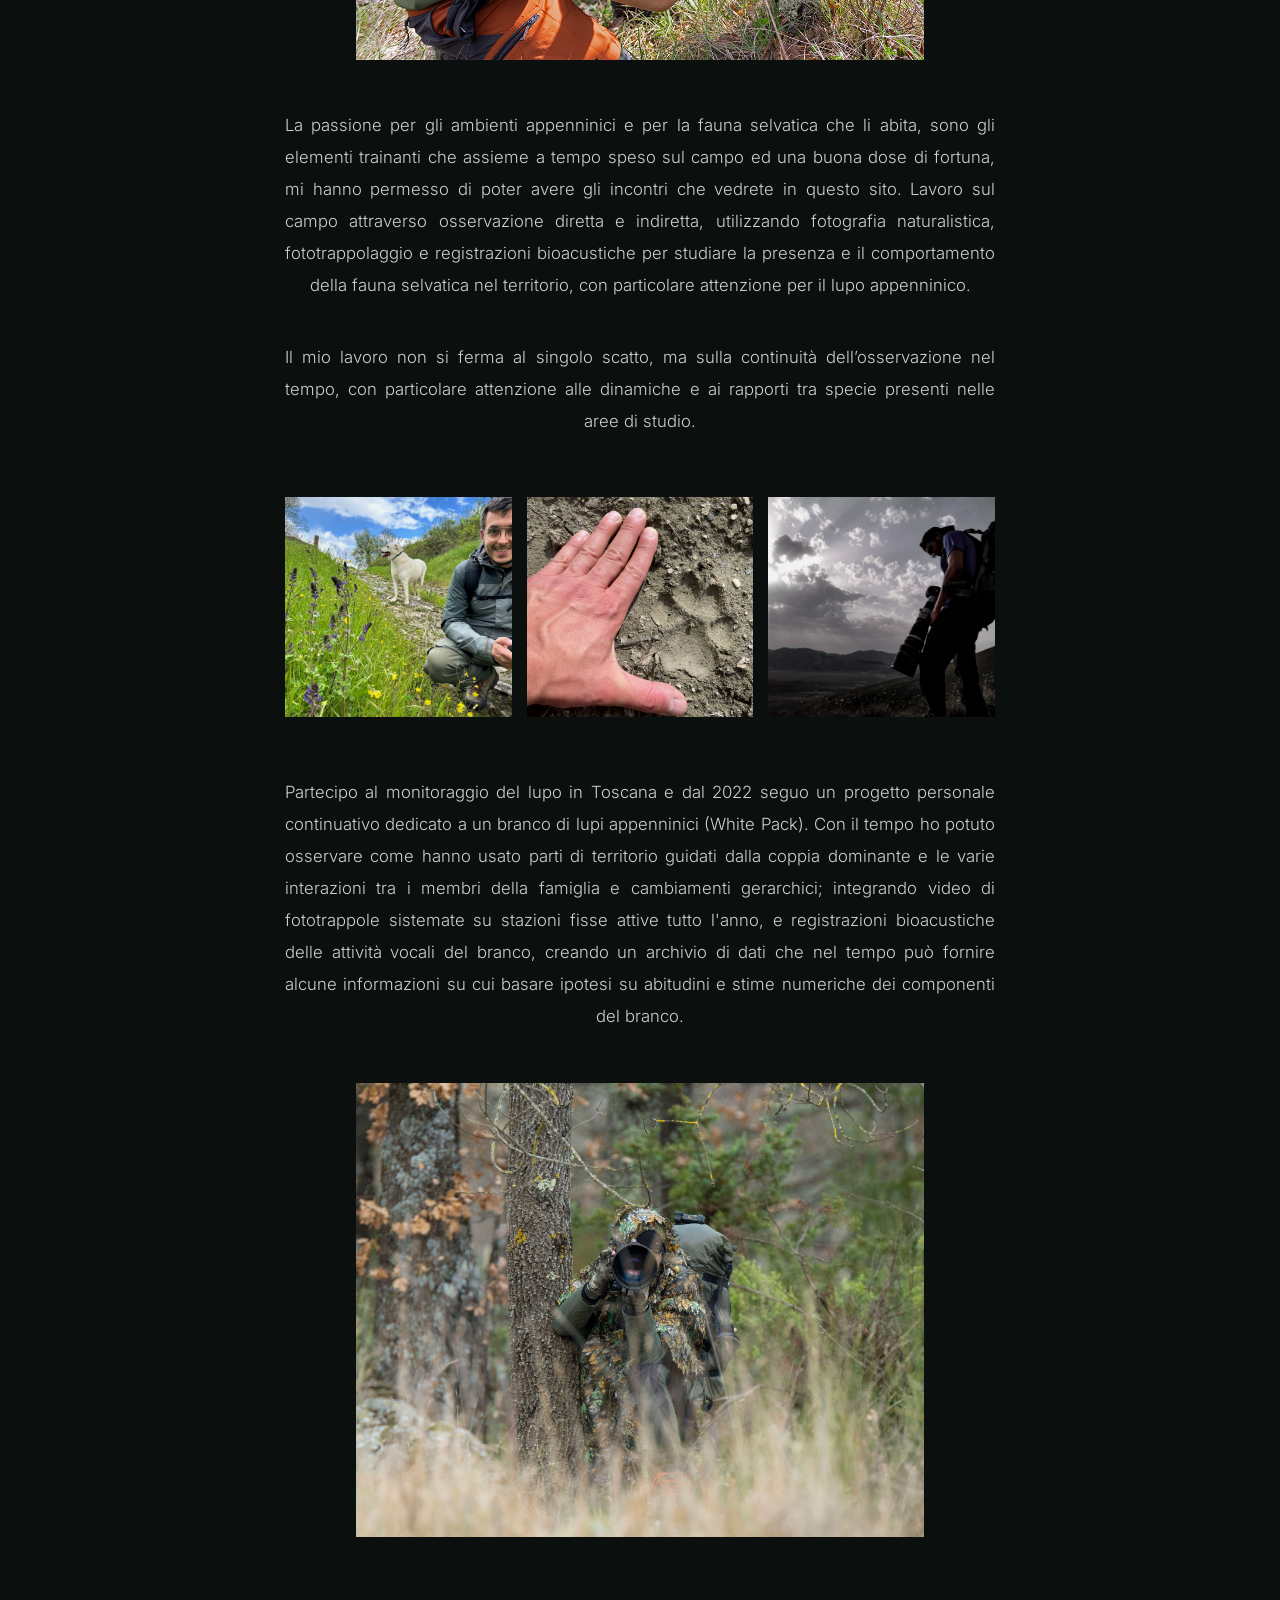
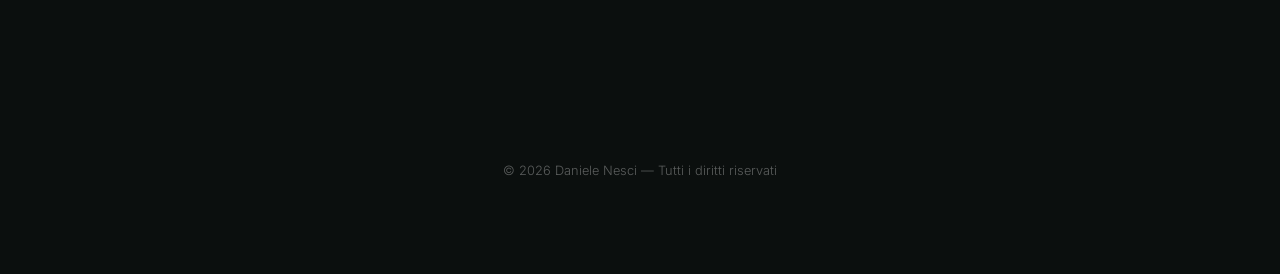
==== commit e531b229: "css separati" ====
--- a/chi-sono.html
+++ b/chi-sono.html
@@ -1,9 +1,11 @@
 <!DOCTYPE html>
 <html lang="it">
+
 <head>
   <meta charset="UTF-8">
   <title>Chi sono | Branco Bianco</title>
   <link rel="stylesheet" href="style.css">
+  <link rel="stylesheet" href="chi-sono.css">
   <link rel="preconnect" href="https://fonts.googleapis.com">
   <link rel="preconnect" href="https://fonts.gstatic.com" crossorigin>
   <link href="https://fonts.googleapis.com/css2?family=Inter:wght@300;400;500;600&display=swap" rel="stylesheet">
--- a/style.css
+++ b/style.css
@@ -1,16 +1,47 @@
 /* =========================
-   BASE
+   WHITE PACK
+   CSS COMUNE A TUTTO IL SITO
+========================= */
+
+
+/* =========================
+   VARIABILI
+========================= */
+
+:root {
+  --site-nav-height: 0px;
+
+  --bg-main: #0b0f0e;
+  --bg-dark: #111;
+
+  --text-main: #eaeaea;
+
+  --accent: #c9a96e;
+}
+
+
+/* =========================
+   RESET BASE
 ========================= */
 
 * {
   box-sizing: border-box;
+}
+
+html {
+  scroll-behavior: smooth;
+}
+
+html,
+body {
+  overflow-x: hidden;
 }
 
 body {
   margin: 0;
   font-family: "Inter", sans-serif;
-  background: #0b0f0e;
-  color: #eaeaea;
+  background: var(--bg-main);
+  color: var(--text-main);
   line-height: 1.7;
 }
 
@@ -20,11 +51,14 @@
   display: block;
 }
 
+
 /* =========================
    TIPOGRAFIA
 ========================= */
 
-h1, h2, h3 {
+h1,
+h2,
+h3 {
   font-family: "Playfair Display", serif;
   font-weight: 500;
   letter-spacing: 0.5px;
@@ -36,128 +70,57 @@
   opacity: 0.88;
 }
 
-/* =========================
-   HERO VIDEO
-========================= */
-
-.hero-global {
-  position: relative;
-  height: 100vh;
-  overflow: hidden;
-  margin-bottom: 120px;
-}
-
-.hero-global video {
-  position: absolute;
-  inset: 0;
-  width: 100%;
-  height: 100%;
-  object-fit: cover;
-  z-index: 0;
-}
-
-.overlay {
-  position: absolute;
-  inset: 0;
-  background: rgba(0,0,0,0.45);
-  z-index: 1;
-  pointer-events: none;
-}
-
-/* =========================
-   HERO CONTENT
-========================= */
-
-.hero-global .content {
-  position: absolute;
-  top: 13%;
-  right: 8%;
-  z-index: 2;
-
+
+/* =========================
+   NAV PAGINE INTERNE
+========================= */
+
+.main-nav {
   display: flex;
-  flex-direction: column;
-  align-items: flex-end;
-  gap: 6px;
-
-  text-align: right;
-  color: white;
-  max-width: 600px;
-}
-
-/* titolo */
-.hero-global .content h1 {
-  margin: 0;
-  font-size: clamp(2.5rem, 4vw, 4.5rem);
-  line-height: 1.1;
-  white-space: nowrap;
-}
-
-/* sottotitolo */
-.hero-global .content p {
-  margin: 0;
-  font-size: 1.1rem;
-  letter-spacing: 2px;
-  text-transform: uppercase;
-  opacity: 0.85;
-}
-
-/* NAV DENTRO FLUSSO (IMPORTANTISSIMO) */
-.hero-nav {
-  display: flex;
-  flex-direction: column;
-  gap: 10px;
-
-  
-  margin-top: 18px;
-  align-items: flex-end;
-  padding: 0;
+  justify-content: center;
+  align-items: center;
+
+  gap: 28px;
+
+  padding: 22px 8%;
+
+  background: var(--bg-main);
 }
 
 .main-nav a,
 .hero-nav a {
   font-family: "Inter", sans-serif;
+
   color: #fff;
   text-decoration: none;
-  font-size: 1.05rem;
+
+  font-size: 1rem;
   letter-spacing: 1px;
+
   opacity: 0.9;
-} 
-
+
+  transition: opacity .3s ease;
+}
+
+.main-nav a:hover,
 .hero-nav a:hover {
   opacity: 1;
 }
 
-/* =========================
-   SOCIAL HERO
-========================= */
-
-.hero-social {
-  position: absolute;
-  top: 3%;
-  right: 8%;
-  z-index: 3;
-
-  display: flex;
-  gap: 16px;
-}
-
-.hero-social a {
-  opacity: 0.8;
-  transition: opacity 0.3s ease;
-}
-
-.hero-social a:hover {
+.main-nav a:visited {
+  color: var(--text-main);
+}
+
+.main-nav a.active {
   opacity: 1;
-}
-
-.hero-social svg {
-  width: 22px;
-  height: 22px;
-  fill: white;
-}
-
-/* =========================
-   SEZIONI
+
+  border-bottom:
+    1px solid rgba(255,255,255,.5);
+}
+
+
+/* =========================
+   SEZIONI GENERALI
 ========================= */
 
 .section {
@@ -165,128 +128,21 @@
 }
 
 .section.dark {
-  background: #111;
-}
-
-/* =========================
-   CHAPTER HOME
-========================= */
-
-.chapter {
-  position: relative;
-  min-height: 100vh;
-  overflow: hidden;
-
-  display: flex;
-  align-items: flex-end;
-
-  justify-content: flex-start;
-
-  margin-bottom: 140px;
-  border-top: 1px solid rgba(255,255,255,0.06);
-
-  padding: 80px 10%;
-
-  /* sicurezza layering */
-  z-index: 0;
-}
-
-/* overlay */
-.chapter::before {
-  content: "";
-  position: absolute;
-  inset: 0;
-
-background: linear-gradient(
-  to top,
-  rgba(0,0,0,0) 60%,
-  rgba(0,0,0,0) 0%
-);
-
-  z-index: 1;
-  pointer-events: none;
-}
-
-/* contenuto sopra overlay */
-.chapter-text {
-  transform: translateX(-70px);
-  position: relative;
-  z-index: 2;
-  
-  max-width: 720px;
-  color: white;
-
-  padding-left: 40px; /* 👉 QUESTO è il vero fix */
-  padding-bottom: 30px; /* 👉 spazio per il link */
-}
-
-/* banda dietro il testo */
-
-.chapter-text::before {
-  content: "";
-  position: absolute;
-  
-  left: -130px;     /* prima era 0 → ora parte più a sinistra */
-  top: -25px;
-  bottom: -25px;
-
-  width: 160%;     /* prima era 144% → ora copre meglio il testo */
-
-  background: linear-gradient(
-    to right,
-    rgba(0,0,0,0.80) 0%,
-    rgba(0,0,0,0.60) 50%,
-    rgba(0,0,0,0) 100%
-  );
-
-  z-index: -1;
-  border-radius: 6px;
-}
-
-
-
-/* IMMAGINE */
-.media {
-  position: absolute;
-  inset: 0;
-
-  width: 100%;
-  height: 100%;
-
-  object-fit: cover;
-
-  transform: scale(1.02);
-  filter: none;
-
-  z-index: 0;
-}
-
-/* TITOLI */
-.chapter-text h2 {
-  font-size: clamp(4.5rem, 8vw, 6.5rem);
-  margin: 0 0 10px 0;
-  letter-spacing: 1px;
-
-  text-shadow: 0 10px 30px rgba(0,0,0,0.35);
-}
-
-/* TESTO */
-.chapter-text p {
-  font-size: 1.25rem;
-  line-height: 1.9;
-  opacity: 0.88;
-
-  max-width: 560px;
-  margin: 0 0 18px 0;
-}
-
-/* LINK */
-.chapter-text a {
-  color: white;
+  background: var(--bg-dark);
+}
+
+.section a {
+  color: inherit;
   text-decoration: none;
-  border-bottom: 1px solid rgba(255,255,255,0.4);
-  padding-bottom: 4px;
-}
+
+  border-bottom:
+    1px solid rgba(255,255,255,.35);
+}
+
+.section a:hover {
+  opacity: .8;
+}
+
 
 /* =========================
    PHOTO / EPISODE BLOCK
@@ -295,8 +151,11 @@
 .photo-block,
 .episode-block {
   display: flex;
+
   align-items: center;
+
   gap: 60px;
+
   padding: 80px 12%;
 }
 
@@ -316,21 +175,6 @@
   width: 40%;
 }
 
-/* =========================
-   GALLERY
-========================= */
-
-
-.gallery {
-  display: flex;
-  flex-direction: column;
-  gap: 40px;
-}
-
-.caption {
-  opacity: 0.7;
-  max-width: 700px;
-}
 
 /* =========================
    FOOTER
@@ -338,16 +182,132 @@
 
 footer {
   padding: 80px;
+
   text-align: center;
-  opacity: 0.4;
-  font-size: 0.8rem;
-}
-
-/* =========================
-   RESPONSIVE
+
+  opacity: .4;
+
+  font-size: .8rem;
+}
+
+.gallery-footer {
+  padding: 60px 20px;
+
+  text-align: center;
+
+  opacity: .5;
+
+  font-size: .85rem;
+
+  letter-spacing: 1px;
+}
+
+
+/* =========================
+   LIGHTBOX
+========================= */
+
+.lightbox {
+  position: fixed;
+
+  inset: 0;
+
+  background:
+    rgba(0,0,0,.92);
+
+  display: none;
+
+  align-items: center;
+  justify-content: center;
+
+  z-index: 9999;
+
+  opacity: 0;
+
+  transition: opacity .25s ease;
+}
+
+.lightbox.show {
+  opacity: 1;
+}
+
+.lightbox img {
+  max-width: 90vw;
+  max-height: 80vh;
+}
+
+.lightbox-content {
+  text-align: center;
+  max-width: 90%;
+}
+
+.lightbox p {
+  margin-top: 12px;
+
+  color: white;
+
+  font-size: .95rem;
+
+  opacity: .75;
+}
+
+.lightbox-prev,
+.lightbox-next {
+  position: absolute;
+
+  top: 50%;
+
+  transform: translateY(-50%);
+
+  background: none;
+  border: none;
+
+  color: white;
+
+  font-size: 4rem;
+
+  cursor: pointer;
+
+  opacity: .45;
+}
+
+.lightbox-prev:hover,
+.lightbox-next:hover {
+  opacity: 1;
+}
+
+.lightbox-prev {
+  left: 40px;
+}
+
+.lightbox-next {
+  right: 40px;
+}
+
+
+/* =========================
+   RESPONSIVE COMUNE
 ========================= */
 
 @media (max-width: 900px) {
+
+  .main-nav {
+    gap: 10px;
+
+    padding: 18px 2%;
+
+    justify-content: center;
+
+    flex-wrap: nowrap;
+  }
+
+  .main-nav a {
+    font-size: .72rem;
+
+    letter-spacing: .5px;
+
+    white-space: nowrap;
+  }
 
   .photo-block,
   .episode-block,
@@ -363,1067 +323,20 @@
     width: 100%;
   }
 
-  .hero-global .content {
-    top: 10%;
-    left: auto;
-    right: 6%;
-    text-align: right;
-    align-items: flex-end;
-  }
-
-  .hero-nav {
-    align-items: flex-end;
-  }
-
-  .hero-global .content h1 {
-    white-space: normal;
-  }
-}
-
-/* =========================
-   GALLERY
-========================= */
-
-.gallery-grid{
-    max-width: 1500px;
-    margin: 80px auto;
-    padding: 0 4%;
-
-    display: grid;
-    grid-template-columns: repeat(4,1fr);
-    grid-auto-rows: 220px;
-    gap: 22px;
-}
-
-.gallery-img{
-    width:100%;
-    height:100%;
-    object-fit:cover;
-    cursor:pointer;
-    transition:transform .35s ease;
-    opacity: 0;
-    transform: scale(1.02);
-    animation: fadeIn 0.8s ease forwards;
-}
-
-@keyframes fadeIn {
-  to {
-    opacity: 1;
-    transform: scale(1);
-  }
-}
-
-.gallery-img:hover{
-    transform:scale(1.02);
-}
-
-.gallery-img.large{
-    grid-column:span 2;
-    grid-row:span 2;
-}
-
-.gallery-img.wide{
-    grid-column:span 2;
-}
-
-.gallery-img.tall{
-    grid-row:span 2;
-}
-
-@media(max-width:900px){
-
-.gallery-grid{
-    grid-template-columns:repeat(2,1fr);
-    grid-auto-rows:180px;
-}
-
-.gallery-img.large,
-.gallery-img.wide,
-.gallery-img.tall{
-    grid-column:span 1;
-    grid-row:span 1;
-}
-
-}
-
-/* TABLET */
-
-@media (max-width: 1000px) {
-
-  .gallery-masonry {
-    column-count: 2;
-  }
-
-}
-
-/* MOBILE */
-
-@media (max-width: 900px) {
-  .gallery-masonry {
-    padding: 50px 5% 90px;
-  }
-
-}
-
-/* LIGHTBOX */
-
-.lightbox {
-  position: fixed;
-  inset: 0;
-  background: rgba(0,0,0,0.92);
-  display: none;
-  align-items: center;
-  justify-content: center;
-  z-index: 9999;
-  opacity: 0;
-  transition: opacity 0.25s ease;
-}
-
-.lightbox.show {
-  opacity: 1;
-}
-
-.lightbox img {
-  max-width: 90%;
-  max-height: 90%;
-}
-
-.gallery-footer {
-  padding: 60px 20px;
-  text-align: center;
-  opacity: 0.5;
-  font-size: 0.85rem;
-  letter-spacing: 1px;
-}
-
-/* =========================
-   NAV PAGINE INTERNE
-========================= */
-
-.main-nav {
-  display: flex;
-  justify-content: center;
-  align-items: center;
-
-  gap: 28px;
-
-  padding: 22px 8%;
-
-  background: #0b0f0e;
-}
-
-.main-nav a {
-  color: #eaeaea;
-  text-decoration: none;
-
-  font-size: 1rem;
-  letter-spacing: 1px;
-
-  opacity: 0.85;
-  transition: opacity 0.3s ease;
-}
-
-.main-nav a:hover {
-  opacity: 1;
-}
-
-.main-nav a:visited {
-  color: #eaeaea;
-}
-
-/* pagina attiva */
-.main-nav a.active {
-  opacity: 1;
-  border-bottom: 1px solid rgba(255,255,255,0.5);
-}
-
-
-/* =========================
-   MOBILE UNIFORM FIX
-========================= */
-
-@media (max-width: 900px) {
-
-  /* CHAPTER HOME */
-  .chapter {
-    padding: 60px 6%;
-    margin-bottom: 100px;
-  }
-
-  .chapter-text {
-    transform: translateX(0); /* niente spostamento su mobile */
-    padding-left: 20px;
-    padding-right: 20px;
-  }
-
-  .chapter-text::before {
-    left: -50px;
-    width: 130%;
-  }
-
-  /* GALLERY HERO */
-.gallery-hero {
-    height: 55vh;
-}
-
- /* Assicura che il contenuto non esca dal viewport */
-  .gallery-hero-content {
-    position: relative;            /* evita che l'absolute del genitore lo sposti fuori */
-    left: 3%;                      /* conserva l'offset visivo */
-    right: 3%;                     /* impedisce overflow a destra */
-    transform: translateX(0) !important;
-    max-width: calc(100% - 6%);    /* 100% meno left+right */
-    padding: 18px 20px;            /* riduce padding per schermi stretti */
-    box-sizing: border-box;
-    z-index: 2;
-    overflow-wrap: anywhere;       /* forza il wrapping delle parole lunghe */
-    word-break: break-word;
-    hyphens: auto;
-  }
-
-  /* Riduci dimensione titoli e paragrafi per mobile */
-  .gallery-hero-content h1 {
-    font-size: clamp(1.8rem, 6.5vw, 2.8rem);
-    line-height: 1.05;
-    margin: 0 0 10px;
-  }
-
-  .gallery-hero-content p {
-    font-size: 1rem;
-    line-height: 1.5;
-    margin: 0;
-  }
-}
-
-
-
-  /* SECTION GENERALE */
   .section {
     padding: 60px 6%;
   }
 
-  /* BIO / TESTI INTERNI */
-  .bio {
-    padding: 60px 20px;
-  }
-
-  .bio-text p {
-    font-size: 1rem;
-    line-height: 1.7;
-  }
-
-  /* FOOTER */
   footer {
     padding: 40px 20px;
-    font-size: 0.75rem;
-  }
-}
-
-
-/* pagina PROGETTO */
-
-
-.project-video {
-  position: absolute;
-  inset: 0;
-  width: 100%;
-  height: 100%;
-  object-fit: cover;
-}
-
-.project-title{
-
-    position:absolute;
-
-    left:8%;
-    bottom:12%;
-
-    max-width:650px;
-
-    color:white;
-
-    z-index:10;
-
-    padding:30px 45px 30px 0;
-
-}
-
-.project-title::before{
-
-    content:"";
-
-    position:absolute;
-
-    left:-170px;
-    top:0px;
-    bottom:-54px;
-
-    width:220%;
-
-    background:linear-gradient(
-        to right,
-        rgba(0,0,0,.82) 0%,
-        rgba(0,0,0,.60) 45%,
-        rgba(0,0,0,0) 95%
-    );
-
-    z-index:-1;
-
-}
-
-.project-overlay{
-
-    position:absolute;
-
-    inset:0;
-
-    background:rgba(0,0,0,.45);
-
-}
-
-.project-title h1 {
-  font-size: 4rem;
-  margin: 0;
-}
-
-.project-title p {
-  opacity: 0.85;
-  letter-spacing: 2px;
-  text-transform: uppercase;
-}
-
-.project-section {
-  padding: 100px 10%;
-  max-width: 900px;
-  margin: auto;
-  
-}
-
-.project-section h2 {
-  margin-bottom: 20px;
-}
-
-.project-section p {
-  line-height: 1.9;
-  opacity: 0.85;
-}
-
-.project-section.dark {
-  background: #0f1413;
-}
-
-.project-divider{
-  max-width: 900px;
-  margin: 80px auto;
-  padding: 30px;
-  text-align: center;
-  border-top: 1px solid #2b2b2b;
-  border-bottom: 1px solid #2b2b2b;
-  color: #777;
-  font-size: 0.95rem;
-}
-
-.story-section{
-  max-width: 1100px;
-  margin: 100px auto;
-  padding: 0 20px;
-  display: grid;
-  grid-template-columns: 1fr 1fr;
-  gap: 50px;
-  align-items: center;
-}
-
-.story-text h2{
-  font-size: 2rem;
-  margin-bottom: 20px;
-}
-
-.story-text p{
-  line-height: 1.8;
-  color: #444;
-}
-
-.story-media img{
-  width: 100%;
-  display: block;
-  border-radius: 12px;
-}
-
-.science-box{
-  max-width: 900px;
-  margin: 80px auto;
-  padding: 30px;
-  background: #f5f5f5;
-  border-left: 4px solid #c9a96e;
-  border-radius: 6px;
-}
-
-@media (max-width: 800px){
-  .story-section{
-    grid-template-columns: 1fr;
-  }
-}
-
-.gallery-scroll {
-  display: grid;
-  grid-template-columns: repeat(auto-fit, minmax(180px, 1fr));
-  gap: 14px;
-
-  width: 100%;
-  overflow: hidden;
-}
-
-/* immagini */
-.gallery-scroll img {
-  width: 100%;
-  height: 150px;
-
-  object-fit: cover;
-  display: block;
-
-  cursor: pointer;
-  transition: transform 0.25s ease;
-}
-
-.gallery-scroll img:hover {
-  transform: scale(1.03);
-}
-
-.site-banner {
-  width: 100%;
-  text-align: center;
-}
-
-
-
-.project-index{
-  max-width: 900px;
-  margin: 60px auto;
-  text-align: center;
-}
-
-.project-index h3{
-  margin-bottom: 20px;
-  font-size: 1.2rem;
-  letter-spacing: 1px;
-}
-
-.project-index ul{
-  list-style: none;
-  padding: 0;
-  display: flex;
-  flex-wrap: wrap;
-  gap: 15px;
-  justify-content: center;
-}
-
-.project-index a{
-  display: inline-block;
-  padding: 8px 14px;
-  border: 1px solid #333;
-  border-radius: 20px;
-  text-decoration: none;
-  color: #222;
-  transition: 0.3s ease;
-  font-size: 0.9rem;
-}
-
-.project-index a:hover{
-  background: #111;
-  color: #fff;
-}
-
-html{
-  scroll-behavior: smooth;
-}
-
-.project-section,
-.story-section,
-.project-divider,
-.science-box,
-.project-index{
-  max-width: 1200px;
-  margin-left: auto;
-  margin-right: auto;
-}
-
-.project-image {
-  margin: 40px 0;
-}
-
-.project-image img {
-  width: 100%;
-  display: block;
-}
-
-.project-image figcaption {
-  font-size: 0.9rem;
-  opacity: 0.7;
-  margin-top: 8px;
-  text-align: center;
-  letter-spacing: 0.5px;
-}
-
-.project-thumb-gallery {
-  display: grid;
-  grid-template-columns: repeat(auto-fit, minmax(180px, 1fr));
-  gap: 14px;
-
-  margin-top: 25px;
-}
-
-.project-thumb-gallery figure {
-  flex: 0 0 auto;
-  width: 180px;
-}
-
-.project-thumb-gallery img {
-  width: 100%;
-  height: 160px;
-
-  object-fit: cover;
-  display: block;
-
-  cursor: pointer;
-  transition: transform 0.25s ease;
-}
-
-.project-thumb-gallery img:hover {
-  transform: scale(1.05);
-}
-
-.project-thumb-gallery figcaption {
-  font-size: 0.75rem;
-  margin-top: 6px;
-  opacity: 0.7;
-  text-align: center;
-}
-
-.lightbox-content {
-  text-align: center;
-  max-width: 90%;
-}
-
-.lightbox img {
-  max-width: 90vw;
-  max-height: 80vh;
-}
-
-.lightbox p {
-  margin-top: 12px;
-  color: white;
-  font-size: 0.95rem;
-  opacity: 0.75;
-  letter-spacing: 0.5px;
-}
-
-.bianca-story {
-  max-width: 900px;
-  margin: 80px auto;
-  padding: 0 20px;
-
-  display: flex;
-  flex-direction: column;
-  gap: 90px;
-}
-
-.bianca-shot img {
-  width: 100%;
-  height: auto;
-  display: block;
-}
-
-.bianca-shot figcaption {
-  margin-top: 12px;
-  font-size: 0.9rem;
-  opacity: 0.7;
-  text-align: center;
-}
-
-@media (max-width: 900px) {
-
-  .chapter-text h2 {
-    font-size: clamp(2.8rem, 12vw, 4rem);
-    line-height: 1;
-  }
-
-}
-
-.lightbox-prev,
-.lightbox-next{
-
-    position:absolute;
-    top:50%;
-    transform:translateY(-50%);
-
-    background:none;
-    border:none;
-
-    color:white;
-    font-size:4rem;
-
-    cursor:pointer;
-
-    opacity:.45;
-    transition:.25s;
-
-    user-select:none;
-}
-
-.lightbox-prev:hover,
-.lightbox-next:hover{
-    opacity:1;
-}
-
-.lightbox-prev{
-    left:40px;
-}
-
-.lightbox-next{
-    right:40px;
-}
-
-.project-hero{
-    position: relative;
-    height: 100vh;
-    overflow: hidden;
-}
-
-.project-video{
-    position:absolute;
-    inset:0;
-    width:100%;
-    height:100%;
-    object-fit:cover;
-    z-index:1;
-}
-
-.project-overlay{
-    position:absolute;
-    inset:0;
-    background:rgba(0,0,0,.35);
-    z-index:2;
-}
-
-.project-title{
-    position:absolute;
-
-    left:8%;
-    top:76%;
-    transform:translateY(-50%);
-
-    max-width:650px;
-
-    color:white;
-
-    z-index:3;
-
-    padding:30px 45px 30px 0;
-}
-
-
-
-/* =========================
-   HERO GALLERIA
-========================= */
-
-.gallery-hero{
-
-    position:relative;
-    height:70vh;
-    overflow:hidden;
-
-}
-
-.gallery-hero img{
-
-    position:absolute;
-    inset:0;
-
-    width:100%;
-    height:100%;
-
-    object-fit:cover;
-
-}
-
-
-.gallery-hero-content {
-    transform: translateX(-40px);
-    position:absolute;
-    left:3%;
-    bottom:10%;
-    max-width:650px;
-    color:white;
-    padding:35px 55px 35px 45px;
-    z-index: 2;
-}
-
-
-.gallery-hero-overlay {
-  position: absolute;
-  inset: 0;
-  background: rgba(0,0,0,0);
-  z-index: 1;
-}
-
-
-.gallery-hero-content::before {
-    content:"";
-    position:absolute;
-    left:-80px;
-    top:-25px;
-    bottom:-25px;
-    width:160%;
-    background:linear-gradient(
-        to right,
-        rgba(0,0,0,.80) 0%,
-        rgba(0,0,0,.80) 58%,
-        rgba(0,0,0,0) 80%
-    );
-    z-index:-1;
-    border-radius:6px;
-}
-
-.gallery-hero-content h1{
-
-    font-size:clamp(4rem,7vw,6rem);
-    margin:0 0 15px;
-
-}
-
-.gallery-hero-content p{
-
-    font-size:1.2rem;
-    line-height:1.9;
-
-}
-
-/* FORM CONTATTI */
-.contact-form {
-  max-width: 650px;
-  margin: 60px auto;
-  padding: 40px;
-  background: #0f1413;
-  border-radius: 8px;
-  border: 1px solid rgba(255,255,255,0.08);
-
-  display: flex;
-  flex-direction: column;
-  gap: 25px;
-}
-
-.contact-form label {
-  font-size: 1rem;
-  opacity: 0.85;
-  letter-spacing: 0.5px;
-}
-
-.contact-form input,
-.contact-form textarea {
-  width: 100%;
-  padding: 14px 16px;
-  background: #111;
-  border: 1px solid #333;
-  border-radius: 6px;
-  color: #eaeaea;
-  font-size: 1rem;
-  transition: 0.3s ease;
-}
-
-.contact-form input:focus,
-.contact-form textarea:focus {
-  border-color: #c9a96e;
-  outline: none;
-}
-
-.contact-form button {
-  padding: 14px 20px;
-  background: #c9a96e;
-  color: #111;
-  border: none;
-  border-radius: 6px;
-  font-size: 1rem;
-  cursor: pointer;
-  transition: 0.3s ease;
-  letter-spacing: 1px;
-}
-
-.contact-form button:hover {
-  background: #eaeaea;
-}
-
-/* MESSAGGIO DI CONFERMA */
-.contact-success,
-.contact-error {
-  max-width: 650px;
-  margin: 80px auto;
-  padding: 40px;
-  background: #111;
-  border-left: 4px solid #c9a96e;
-  border-radius: 6px;
-  text-align: center;
-  color: #eaeaea;
-}
-
-.contact-success h2,
-.contact-error h2 {
-  font-family: "Playfair Display", serif;
-  font-size: 2rem;
-  margin-bottom: 20px;
-}
-
-.contact-success p,
-.contact-error p {
-  font-size: 1.1rem;
-  opacity: 0.85;
-  line-height: 1.8;
-}
-
-.back-home {
-  display: inline-block;
-  margin-top: 25px;
-  padding: 10px 18px;
-  border: 1px solid #c9a96e;
-  border-radius: 4px;
-  text-decoration: none;
-  color: #eaeaea;
-  transition: 0.3s ease;
-}
-
-.back-home:hover {
-  background: #c9a96e;
-  color: #111;
-}
-
-#confirmBox {
-  animation: fadeIn 0.6s ease forwards;
-}
-
-@keyframes fadeIn {
-  from { opacity: 0; transform: translateY(10px); }
-  to { opacity: 1; transform: translateY(0); }
-}
-
-/* =========================
-   BIO BLOCK
-========================= */
-
-.bio {
-  max-width: 750px;
-  margin: 0 auto;
-  padding: 80px 20px;
-}
-
-/* TITOLO CENTRATO */
-.bio h1,
-.bio h2 {
-  text-align: center;
-  margin-bottom: 40px;
-}
-
-/* TESTO CENTRATO COME BLOCCO */
-.bio-text {
-  text-align: center;
-  margin: 40px 0;
-}
-
-/* PARAGRAFI GIUSTIFICATI DENTRO IL BLOCCO */
-.bio-text p {
-  text-align: justify;
-  text-align-last: center; /* ultima riga centrata */
-  line-height: 1.9;
-  font-size: 1.05rem;
-  opacity: 0.85;
-}
-
-/* IMMAGINI CENTRATE */
-.bio-image {
-  display: block;
-  width: 80%;
-  max-width: 600px;
-
-  margin: 50px auto;
-}
-
-.bio-strip {
-  display: flex;
-  gap: 15px;
-
-  justify-content: center;
-  align-items: center;
-
-  margin: 60px auto;
-  max-width: 900px;
-}
-
-.bio-strip img {
-  width: 33.3%;
-  height: 220px;
-
-  object-fit: cover;
-
-  filter: contrast(1.05) brightness(0.95);
-
-  transition: transform 0.3s ease;
-}
-
-.bio-strip img:hover {
-  transform: scale(1.03);
-}
-
-@media (max-width: 900px) {
-  .bio-strip {
-    flex-direction: column;
-  }
-
-  .bio-strip img {
-    width: 100%;
-    height: auto;
-  }
-}
-
-.activity-block {
-  display: flex;
-  gap: 60px;
-  align-items: flex-start;
-  padding: 90px 10%;
-}
-
-/* TESTO */
-.activity-text {
-  width: 45%;
-}
-
-/* GRIGLIA IMMAGINI */
-.activity-media-grid {
-  width: 55%;
-  display: grid;
-  grid-template-columns: repeat(2, 1fr);
-  gap: 12px;
-}
-
-.activity-media-grid img {
-  width: 100%;
-  height: 240px;
-  object-fit: cover;
-  transition: transform 0.3s ease;
-}
-
-.activity-media-grid img:hover {
-  transform: scale(1.03);
-}
-
-/* REVERSE */
-.activity-block.reverse {
-  flex-direction: row-reverse;
-}
-
-/* RESPONSIVE */
-@media (max-width: 900px) {
-  .activity-block,
-  .activity-block.reverse {
-    flex-direction: column;
-  }
-
-  .activity-text,
-  .activity-media-grid {
-    width: 100%;
-  }
-
-  .activity-media-grid {
-    grid-template-columns: 1fr;
-  }
-
-  .activity-media-grid img {
-    height: auto;
-  }
-}
-.section a {
-  color: inherit;
-  text-decoration: none;
-  border-bottom: 1px solid rgba(255,255,255,0.35);
-}
-
-.section a:visited {
-  color: inherit;
-}
-
-.section a:hover {
-  opacity: 0.8;
-  border-bottom-color: rgba(255,255,255,0.7);
-}
-
-/* Forza il contenuto a partire sotto l'hero (pagina Chi Sono) */
-:root {
-  --site-nav-height: 0px; /* se la nav è fixed, imposta qui l'altezza es. 72px */
-}
-
-/* Assicura che l'hero occupi la viewport */
-.page-chi-sono .chi-sono-hero {
-  display: block;
-  position: relative;
-  height: 100vh;
-  width: 100%;
-  overflow: hidden;
-}
-
-/* Titolo rimane sovrapposto */
-.page-chi-sono .chi-sono-hero .project-title {
-  position: absolute;
-  z-index: 2;
-}
-
-/* Forza il primo elemento dopo l'hero a partire sotto di esso */
-.page-chi-sono .chi-sono-hero + * {
-  margin-top: calc(0vh - var(--site-nav-height));
-  position: relative;
-  z-index: 1;
-}
-
-/* Se il primo elemento è .bio, mantieni il padding interno originale */
-.page-chi-sono .chi-sono-hero + .bio {
-  padding-top: 24px;
-}
-
-/* Overlay SOLO dietro al titolo */
-.page-chi-sono .chi-sono-hero .project-title {
-  position: absolute;
-  bottom: 12%;
-  left: 8%;
-  max-width: 720px;
-  color: #ffffff;
-  z-index: 2;
-  text-shadow: 0 8px 20px rgba(0,0,0,0.45);
-}
-
-/* Mini-overlay dietro al testo */
-.page-chi-sono .chi-sono-hero .project-title::before {
-  content: "";
-  position: absolute;
-  
-  left: -160px;     /* prima era 0 → ora parte più a sinistra */
-  top: -25px;
-  bottom: -25px;
-
-  width: 250%;     /* prima era 144% → ora copre meglio il testo */
-
-  background: linear-gradient(
-    to right,
-    rgba(0,0,0,0.80) 0%,
-    rgba(0,0,0,0.60) 50%,
-    rgba(0,0,0,0) 93%
-  );
-
-  z-index: -1;
-  border-radius: 6px;
-}
-
-
-
-/* Variante per ridurre lo spazio su desktop (opzionale) */
-@media (min-width: 901px) {
-  /* Se vuoi che il contenuto inizi leggermente più in alto rispetto al fondo dell'hero,
-     imposta qui un offset negativo (es. -120px) o modifica la formula sopra. */
-  /* .page-chi-sono .chi-sono-hero + * { margin-top: calc(100vh - 120px - var(--site-nav-height)); } */
-}
+  }
+}
+
+
+@media (max-width: 600px) {
+
+  .section {
+    padding: 50px 5%;
+  }
+
+}
--- a/chi-sono.css
+++ b/chi-sono.css
@@ -0,0 +1,277 @@
+/* =========================
+   CHI SONO
+========================= */
+
+
+/* =========================
+   HERO
+========================= */
+
+.page-chi-sono .chi-sono-hero {
+  position: relative;
+
+  height: 100vh;
+
+  width: 100%;
+
+  overflow: hidden;
+}
+
+
+/*
+   L'immagine della hero di Chi sono
+   utilizza la classe project-video
+   nell'HTML attuale.
+*/
+
+.page-chi-sono img.project-video {
+  position: absolute;
+
+  inset: 0;
+
+  width: 100%;
+  height: 100%;
+
+  object-fit: cover;
+
+  z-index: 1;
+}
+
+
+.page-chi-sono .project-overlay {
+  position: absolute;
+
+  inset: 0;
+
+  background: rgba(0,0,0,0);
+
+  z-index: 2;
+}
+
+
+/* =========================
+   TITOLO HERO
+========================= */
+
+.page-chi-sono .project-title {
+  position: absolute;
+
+  left: 4%;
+
+  top: 76%;
+
+  transform: translateY(-50%);
+
+  max-width: 650px;
+
+  min-height: 180px;
+
+  display: flex;
+
+  flex-direction: column;
+
+  justify-content: center;
+
+  align-items: flex-start;
+
+  padding-right: 45px;
+
+  color: white;
+
+  z-index: 3;
+}
+
+.page-chi-sono .project-title::before {
+  content: "";
+
+  position: absolute;
+
+  inset: -30px -120px;
+
+  background:
+    linear-gradient(
+      to right,
+      rgba(0,0,0,.82),
+      rgba(0,0,0,.55) 45%,
+      rgba(0,0,0,0)
+    );
+
+  z-index: -1;
+}
+
+.page-chi-sono .project-title h1 {
+  font-size: 4rem;
+
+  margin: 0;
+}
+
+.page-chi-sono .project-title p {
+  opacity: .85;
+
+  letter-spacing: 2px;
+
+  font-size: 1.35rem;
+}
+
+
+/* =========================
+   BIO
+========================= */
+
+.bio {
+  max-width: 750px;
+
+  margin: 0 auto;
+
+  padding: 80px 20px;
+}
+
+.bio h1,
+.bio h2 {
+  text-align: center;
+
+  margin-bottom: 40px;
+}
+
+.bio-text {
+  text-align: center;
+
+  margin: 40px 0;
+}
+
+.bio-text p {
+  text-align: justify;
+
+  text-align-last: center;
+
+  line-height: 1.9;
+
+  font-size: 1.05rem;
+}
+
+.bio-image {
+  display: block;
+
+  width: 80%;
+
+  max-width: 600px;
+
+  margin: 50px auto;
+}
+
+
+/* =========================
+   BIO STRIP
+========================= */
+
+.bio-strip {
+  display: flex;
+
+  gap: 15px;
+
+  justify-content: center;
+
+  align-items: center;
+
+  margin: 60px auto;
+
+  max-width: 900px;
+}
+
+.bio-strip img {
+  width: 33.3%;
+
+  height: 220px;
+
+  object-fit: cover;
+
+  filter:
+    contrast(1.05)
+    brightness(.95);
+
+  transition: transform .3s ease;
+}
+
+.bio-strip img:hover {
+  transform: scale(1.03);
+}
+
+
+/* =========================
+   STORIA BIANCA
+========================= */
+
+.bianca-story {
+  max-width: 900px;
+
+  margin: 80px auto;
+
+  padding: 0 20px;
+
+  display: flex;
+
+  flex-direction: column;
+
+  gap: 90px;
+}
+
+.bianca-shot img {
+  width: 100%;
+}
+
+.bianca-shot figcaption {
+  margin-top: 12px;
+
+  font-size: .9rem;
+
+  opacity: .7;
+
+  text-align: center;
+}
+
+
+/* =========================
+   RESPONSIVE CHI SONO
+========================= */
+
+@media (max-width: 900px) {
+
+  .page-chi-sono .chi-sono-hero {
+    height: 50vh;
+  }
+
+  .page-chi-sono .project-title {
+    left: 4%;
+    right: 4%;
+
+    max-width: none;
+
+    padding: 25px 20px;
+  }
+
+  .page-chi-sono .project-title h1 {
+    font-size: 2.5rem;
+  }
+
+  .page-chi-sono .project-title::before {
+    bottom: 30px;
+  }
+
+  .bio-strip {
+    flex-direction: column;
+  }
+
+  .bio-strip img {
+    width: 100%;
+
+    height: auto;
+  }
+}
+
+
+@media (max-width: 600px) {
+
+  .page-chi-sono .project-title h1 {
+    font-size: 2rem;
+  }
+}
